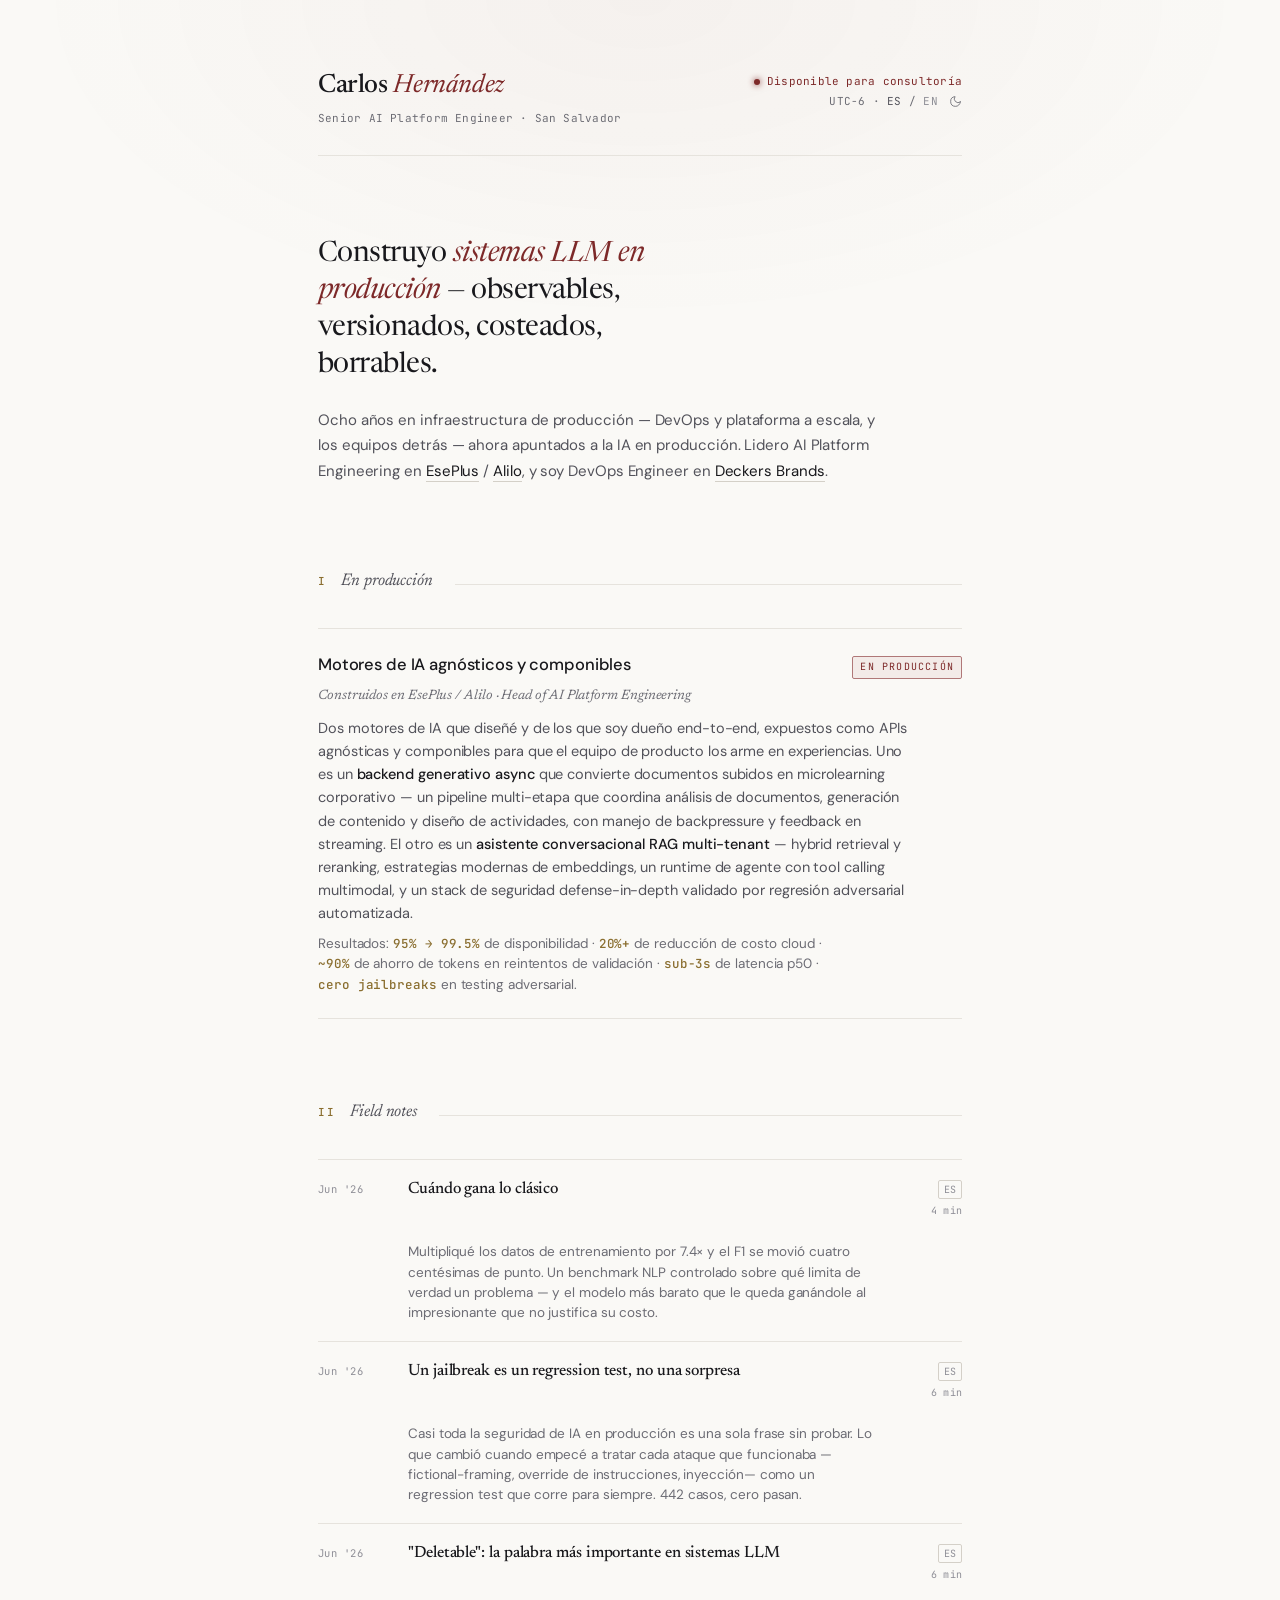
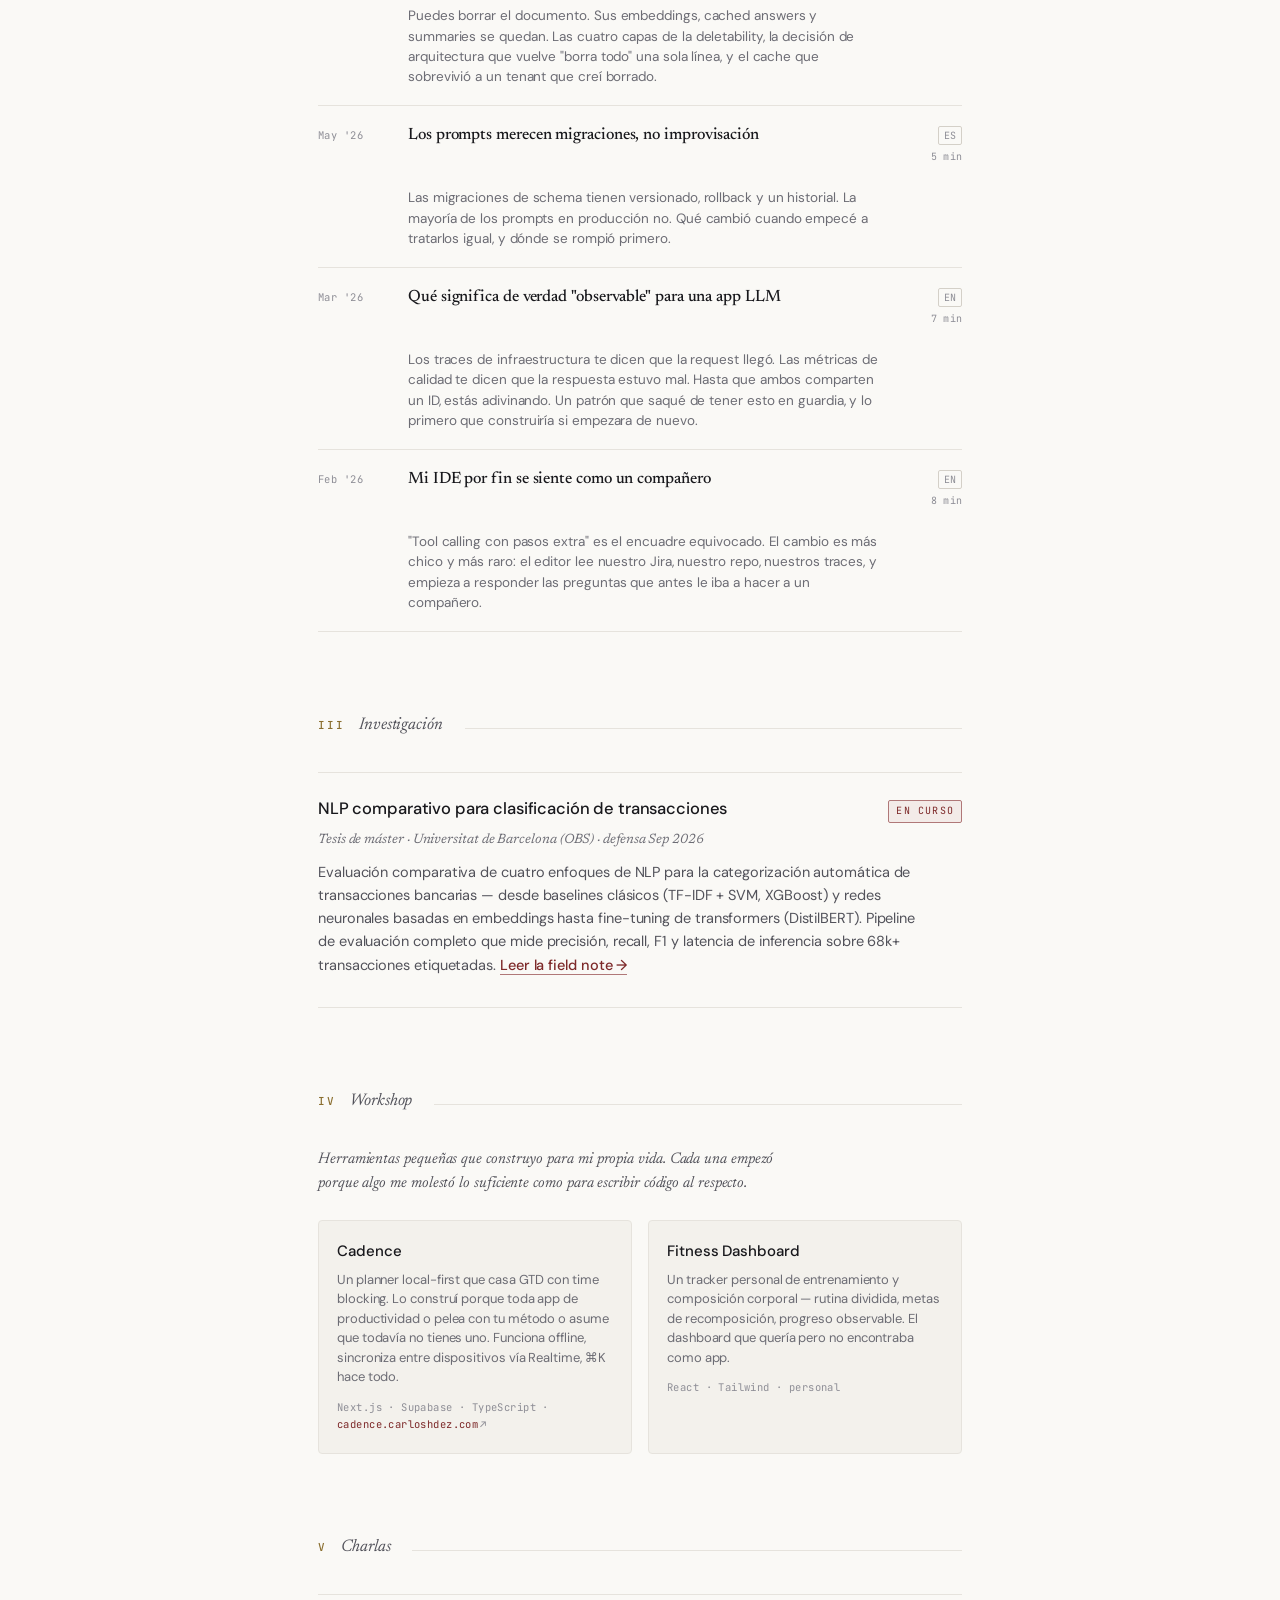
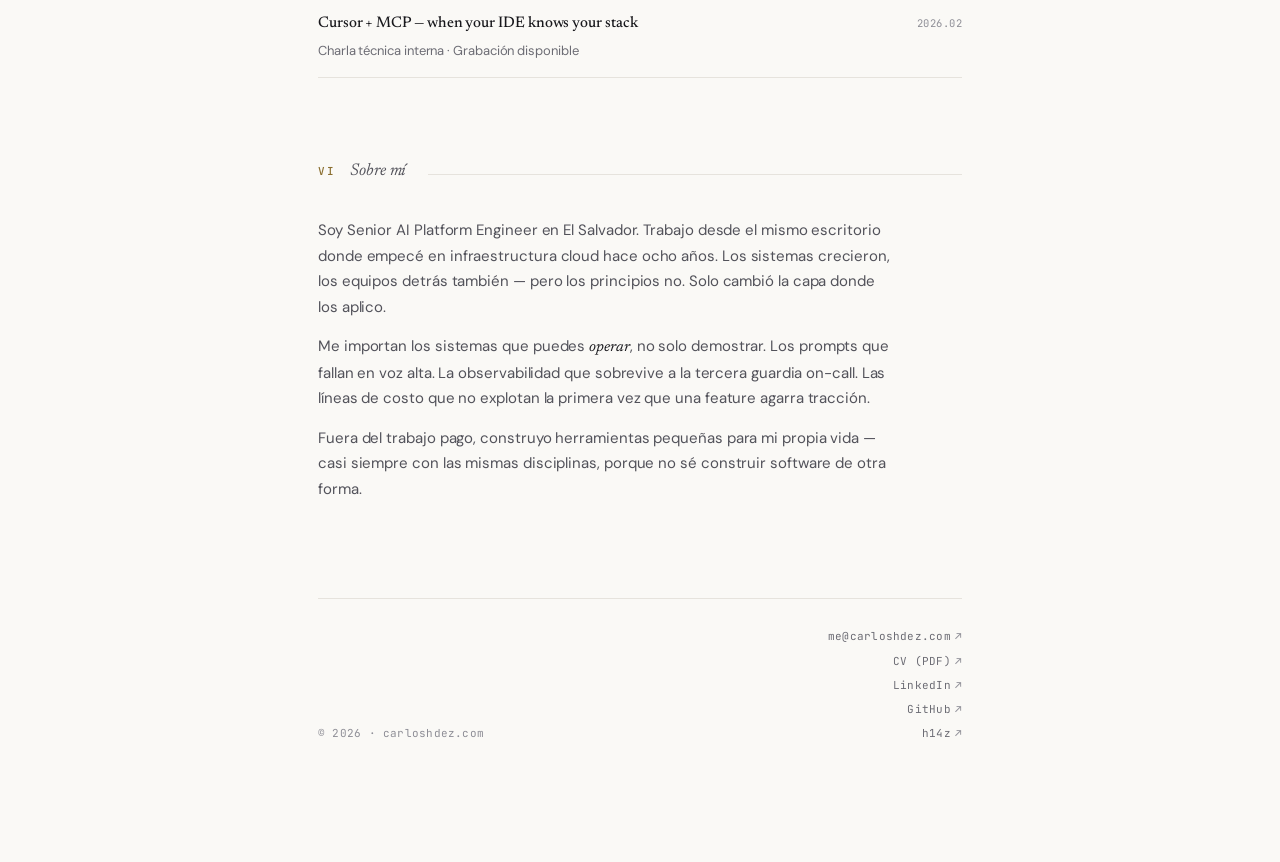
==== index.es.html @ 6a7f2e92 "Home: refocus on Senior/Staff, purify sections, wire field notes - Hero leads 100% with the AI Platf" ====
<!DOCTYPE html>
<html lang="es">
<head>
<meta charset="UTF-8">
<meta name="viewport" content="width=device-width, initial-scale=1.0">
<meta name="color-scheme" content="light">
<meta name="theme-color" content="#faf9f6">
<title>Carlos Hernández — Ingeniero & maker, San Salvador</title>
<meta name="description" content="Senior AI Platform Engineer en San Salvador, construyendo sistemas LLM en producción. Field notes sobre los patrones que sobreviven a una guardia on-call.">
<link rel="canonical" href="https://carloshdez.com/index.es.html">
<link rel="alternate" hreflang="en" href="https://carloshdez.com/">
<link rel="alternate" hreflang="es" href="https://carloshdez.com/index.es.html">
<link rel="alternate" hreflang="x-default" href="https://carloshdez.com/">
<meta property="og:type" content="website">
<meta property="og:title" content="Carlos Hernández — Senior AI Platform Engineer">
<meta property="og:description" content="Construyendo sistemas LLM en producción desde San Salvador. Field notes sobre los patrones que sobreviven a una guardia on-call.">
<meta property="og:url" content="https://carloshdez.com/index.es.html">
<meta property="og:image" content="https://carloshdez.com/img/carlos.png">
<meta property="og:locale" content="es_ES">
<meta property="og:locale:alternate" content="en_US">
<meta name="twitter:card" content="summary">
<script>
  (function() {
    var stored = null;
    try { stored = localStorage.getItem('theme'); } catch (e) {}
    var theme = stored || 'light';
    document.documentElement.setAttribute('data-theme', theme);
  })();
</script>
<link rel="preconnect" href="https://fonts.googleapis.com">
<link rel="preconnect" href="https://fonts.gstatic.com" crossorigin>
<link href="https://fonts.googleapis.com/css2?family=Newsreader:ital,opsz,wght@0,6..72,400;0,6..72,500;0,6..72,600;1,6..72,400;1,6..72,500&family=DM+Sans:opsz,wght@9..40,300;9..40,400;9..40,500;9..40,600&family=JetBrains+Mono:wght@400;500&display=swap" rel="stylesheet">
<style>
:root, :root[data-theme="light"] {
  --bg: #faf9f6;
  --bg-elev: #f3f1ec;
  --text: #18181c;
  --text-mid: #52525a;
  --text-dim: #6c6c74;
  --text-faint: #8e8e96;
  --border: #e6e3dd;
  --border-mid: #d4d0c8;

  --wine: #7d2929;
  --wine-dim: #b07878;
  --gold: #8a6e2f;
  --gold-dim: #c4b388;

  --hero-glow: rgba(125, 41, 41, 0.04);

  --font-serif: 'Newsreader', Georgia, serif;
  --font-sans: 'DM Sans', system-ui, sans-serif;
  --font-mono: 'JetBrains Mono', ui-monospace, monospace;
}

:root[data-theme="dark"] {
  --bg: #0c0c0e;
  --bg-elev: #131318;
  --text: #ebebec;
  --text-mid: #b5b5b8;
  --text-dim: #9a9a9e;
  --text-faint: #787880;
  --border: #1c1c22;
  --border-mid: #2a2a32;

  --wine: #a13a3a;
  --wine-dim: #5e2222;
  --gold: #c9a35e;
  --gold-dim: #6e5728;

  --hero-glow: rgba(161, 58, 58, 0.05);
}

* { box-sizing: border-box; margin: 0; padding: 0; }

html { background: var(--bg); color-scheme: light; }

body {
  background: var(--bg);
  color: var(--text);
  font-family: var(--font-sans);
  font-weight: 400;
  font-size: 15.5px;
  line-height: 1.65;
  -webkit-font-smoothing: antialiased;
  text-rendering: optimizeLegibility;
  letter-spacing: -0.005em;
}

body::before {
  content: '';
  position: fixed;
  inset: 0;
  background: radial-gradient(ellipse 80% 60% at 50% 0%, var(--hero-glow), transparent 60%);
  pointer-events: none;
  z-index: 0;
}

.page {
  max-width: 700px;
  margin: 0 auto;
  padding: 72px 28px 120px;
  position: relative;
  z-index: 1;
}

/* ============ MASTHEAD ============ */

.masthead {
  display: flex;
  justify-content: space-between;
  align-items: flex-start;
  gap: 24px;
  margin-bottom: 80px;
  padding-bottom: 28px;
  border-bottom: 1px solid var(--border);
}

.masthead-name {
  font-family: var(--font-serif);
  font-weight: 500;
  font-variation-settings: "opsz" 36;
  font-size: 26px;
  line-height: 1.1;
  letter-spacing: -0.015em;
}

.masthead-name em {
  font-style: italic;
  font-weight: 400;
  color: var(--wine);
}

.masthead-meta {
  font-family: var(--font-mono);
  font-size: 11px;
  color: var(--text-dim);
  margin-top: 8px;
  letter-spacing: 0.02em;
}

.masthead-right {
  font-family: var(--font-mono);
  font-size: 11px;
  color: var(--text-dim);
  text-align: right;
  line-height: 1.8;
  letter-spacing: 0.02em;
}

.lang-switch a { color: var(--text-faint); text-decoration: none; transition: color 0.2s; }
.lang-switch a:hover { color: var(--wine); }
.lang-switch .lang-current { color: var(--text-mid); }

.theme-toggle {
  background: none;
  border: none;
  padding: 0;
  margin: 0 0 0 4px;
  color: inherit;
  font: inherit;
  cursor: pointer;
  display: inline-flex;
  align-items: center;
  vertical-align: -3px;
  transition: color 0.2s;
}

.theme-toggle:hover { color: var(--wine); }
.theme-toggle svg { display: block; }
.theme-toggle .icon-moon { display: block; }
.theme-toggle .icon-sun { display: none; }

[data-theme="dark"] .theme-toggle .icon-moon { display: none; }
[data-theme="dark"] .theme-toggle .icon-sun { display: block; }

.status {
  display: inline-flex;
  align-items: center;
  gap: 7px;
  color: var(--wine);
}

.status-dot {
  width: 6px;
  height: 6px;
  border-radius: 50%;
  background: var(--wine);
  box-shadow: 0 0 6px var(--wine);
  animation: pulse 2.4s ease-in-out infinite;
}

@keyframes pulse {
  0%, 100% { opacity: 1; }
  50% { opacity: 0.4; }
}

/* ============ HERO ============ */

.hero { margin-bottom: 84px; }

.hero p {
  font-family: var(--font-serif);
  font-weight: 400;
  font-variation-settings: "opsz" 72;
  font-size: 28px;
  line-height: 1.32;
  letter-spacing: -0.018em;
  color: var(--text);
  max-width: 24ch;
}

.hero p em {
  font-style: italic;
  color: var(--wine);
}

.hero-sub {
  font-family: var(--font-sans);
  font-size: 15px;
  color: var(--text-mid);
  line-height: 1.7;
  margin-top: 24px;
  max-width: 56ch;
}

.hero-sub a {
  color: var(--text);
  text-decoration: none;
  border-bottom: 1px solid var(--border-mid);
  transition: border-color 0.2s, color 0.2s;
}

.hero-sub a:hover {
  border-bottom-color: var(--wine);
  color: var(--wine);
}

/* ============ NOW ============ */

.now {
  display: grid;
  grid-template-columns: auto 1fr;
  gap: 16px;
  margin-bottom: 88px;
  padding: 18px 0;
  border-top: 1px solid var(--border);
  border-bottom: 1px solid var(--border);
  align-items: baseline;
}

.now-label {
  font-family: var(--font-mono);
  font-size: 10px;
  text-transform: uppercase;
  letter-spacing: 0.16em;
  color: var(--gold);
}

.now-text {
  font-family: var(--font-sans);
  font-size: 15px;
  color: var(--text-mid);
  line-height: 1.55;
}

.now-text strong {
  color: var(--text);
  font-weight: 500;
}

/* ============ SECTIONS ============ */

section.col { margin-bottom: 80px; }

.section-head {
  display: flex;
  align-items: baseline;
  gap: 14px;
  margin-bottom: 32px;
}

.section-head-label {
  font-family: var(--font-mono);
  font-size: 11px;
  letter-spacing: 0.18em;
  text-transform: uppercase;
  color: var(--gold);
  font-weight: 500;
}

.section-head-title {
  font-family: var(--font-serif);
  font-style: italic;
  font-weight: 400;
  font-variation-settings: "opsz" 18;
  font-size: 17px;
  color: var(--text-mid);
}

.section-head-line {
  flex: 1;
  height: 1px;
  background: var(--border);
  margin-left: 8px;
}

/* ============ WORK / PROJECTS ============ */

.entry {
  padding: 22px 0;
  border-top: 1px solid var(--border);
}

.entry:last-child { border-bottom: 1px solid var(--border); }

.entry-head {
  display: flex;
  justify-content: space-between;
  align-items: baseline;
  gap: 16px;
  margin-bottom: 6px;
  flex-wrap: wrap;
}

.entry-name {
  font-family: var(--font-sans);
  font-weight: 500;
  font-size: 16.5px;
  letter-spacing: -0.008em;
  color: var(--text);
}

.entry-role {
  font-family: var(--font-serif);
  font-style: italic;
  font-size: 13.5px;
  color: var(--text-dim);
  margin-bottom: 10px;
}

.entry-tag {
  font-family: var(--font-mono);
  font-size: 10px;
  letter-spacing: 0.12em;
  text-transform: uppercase;
  color: var(--text-dim);
  padding: 2px 7px;
  border: 1px solid var(--border-mid);
  border-radius: 2px;
  white-space: nowrap;
}

.entry-tag.current {
  color: var(--wine);
  border-color: var(--wine-dim);
  background: rgba(161, 58, 58, 0.07);
}

.entry-desc {
  font-size: 14.5px;
  color: var(--text-mid);
  line-height: 1.6;
  max-width: 60ch;
  margin-bottom: 8px;
}

.entry-desc strong {
  color: var(--text);
  font-weight: 500;
}

.entry-desc a {
  color: var(--wine);
  font-weight: 500;
  text-decoration: none;
  border-bottom: 1px solid var(--wine-dim);
  transition: opacity 0.2s;
}
.entry-desc a:hover { opacity: 0.7; }

.entry-highlights {
  font-size: 13.5px;
  color: var(--text-dim);
  line-height: 1.55;
  max-width: 58ch;
  margin-top: 6px;
}

.entry-highlights .metric {
  color: var(--gold);
  font-family: var(--font-mono);
  font-size: 12.5px;
  font-weight: 500;
}

/* ============ NOTES ============ */

.note {
  padding: 18px 0;
  border-top: 1px solid var(--border);
  display: grid;
  grid-template-columns: 70px 1fr 60px;
  gap: 20px;
  align-items: baseline;
}

.note:last-child { border-bottom: 1px solid var(--border); }

.note-date {
  font-family: var(--font-mono);
  font-size: 10.5px;
  color: var(--text-faint);
  letter-spacing: 0.04em;
}

.note-title {
  font-family: var(--font-serif);
  font-weight: 500;
  font-variation-settings: "opsz" 18;
  font-size: 16.5px;
  line-height: 1.35;
  letter-spacing: -0.005em;
  color: var(--text);
  transition: color 0.2s;
}

.note-summary {
  grid-column: 2;
  font-size: 13.5px;
  color: var(--text-dim);
  line-height: 1.5;
  margin-top: 4px;
}

.note-meta {
  grid-column: 3;
  grid-row: 1;
  font-family: var(--font-mono);
  font-size: 10px;
  color: var(--text-faint);
  text-align: right;
  letter-spacing: 0.02em;
  line-height: 1.5;
}

.lang {
  display: inline-block;
  padding: 1px 5px;
  border: 1px solid var(--border-mid);
  border-radius: 2px;
  margin-bottom: 4px;
}

a.note {
  text-decoration: none;
  cursor: pointer;
}
a.note:hover .note-title { color: var(--wine); }
a.note:hover .note-title::after {
  content: ' →';
  font-family: var(--font-mono);
  font-size: 12px;
}

/* ============ WORKSHOP ============ */

.workshop-intro {
  font-family: var(--font-serif);
  font-style: italic;
  font-weight: 400;
  font-variation-settings: "opsz" 18;
  font-size: 15.5px;
  color: var(--text-mid);
  line-height: 1.55;
  max-width: 52ch;
  margin-bottom: 24px;
}

.workshop-grid {
  display: grid;
  grid-template-columns: 1fr 1fr;
  gap: 16px;
}

.workshop-card {
  display: block;
  padding: 18px 18px 20px;
  border: 1px solid var(--border);
  border-radius: 4px;
  background: var(--bg-elev);
  transition: border-color 0.2s;
  cursor: pointer;
  color: inherit;
  text-decoration: none;
}

.workshop-card:hover { border-color: var(--wine-dim); }
.workshop-card:hover .workshop-name { color: var(--wine); }

.workshop-meta .domain {
  color: var(--wine);
  border-bottom: 1px solid transparent;
  transition: border-color 0.2s;
}

.workshop-card:hover .workshop-meta .domain {
  border-bottom-color: var(--wine-dim);
}

.workshop-meta .arrow {
  color: var(--text-faint);
  margin-left: 2px;
}

.workshop-name {
  font-family: var(--font-sans);
  font-weight: 500;
  font-size: 15px;
  color: var(--text);
  margin-bottom: 6px;
  transition: color 0.2s;
  letter-spacing: -0.005em;
}

.workshop-desc {
  font-size: 13px;
  color: var(--text-dim);
  line-height: 1.5;
  margin-bottom: 12px;
}

.workshop-meta {
  font-family: var(--font-mono);
  font-size: 10.5px;
  color: var(--text-faint);
  letter-spacing: 0.04em;
}

/* ============ TALKS ============ */

.talk {
  padding: 16px 0;
  border-top: 1px solid var(--border);
  display: flex;
  justify-content: space-between;
  align-items: baseline;
  gap: 16px;
}

.talk:last-child { border-bottom: 1px solid var(--border); }

.talk-name {
  font-family: var(--font-serif);
  font-weight: 500;
  font-variation-settings: "opsz" 18;
  font-size: 15.5px;
  color: var(--text);
  letter-spacing: -0.005em;
}

.talk-venue {
  font-size: 13px;
  color: var(--text-dim);
  margin-top: 3px;
}

.talk-date {
  font-family: var(--font-mono);
  font-size: 10.5px;
  color: var(--text-faint);
  white-space: nowrap;
  letter-spacing: 0.04em;
}

/* ============ ABOUT ============ */

.about-text {
  font-family: var(--font-sans);
  font-size: 15px;
  color: var(--text-mid);
  line-height: 1.7;
  max-width: 58ch;
}

.about-text p + p { margin-top: 14px; }

.about-text em {
  font-family: var(--font-serif);
  font-style: italic;
  color: var(--text);
}

/* ============ FOOTER ============ */

footer {
  margin-top: 96px;
  padding-top: 28px;
  border-top: 1px solid var(--border);
  display: flex;
  justify-content: space-between;
  align-items: flex-end;
  gap: 32px;
  flex-wrap: wrap;
  font-family: var(--font-mono);
  font-size: 11px;
  letter-spacing: 0.02em;
}

footer .left {
  color: var(--text-faint);
  max-width: 30ch;
  line-height: 1.55;
}

footer .links {
  display: flex;
  flex-direction: column;
  gap: 6px;
  text-align: right;
}

footer .links a {
  color: var(--text-dim);
  text-decoration: none;
  transition: color 0.15s;
}

footer .links a:hover { color: var(--wine); }

footer .arrow {
  color: var(--text-faint);
  margin-left: 4px;
}

/* ============ RESPONSIVE ============ */

@media (max-width: 640px) {
  .page { padding: 48px 20px 80px; }
  .masthead { margin-bottom: 56px; flex-direction: column; }
  .masthead-right { text-align: left; }
  .hero { margin-bottom: 56px; }
  .hero p { font-size: 24px; }
  .now { margin-bottom: 56px; grid-template-columns: 1fr; gap: 8px; }
  section.col { margin-bottom: 56px; }
  .entry-head { gap: 8px; }
  .note { grid-template-columns: 1fr auto; }
  .note-summary { grid-column: 1 / -1; }
  .note-meta { grid-column: 2; grid-row: 1; }
  .workshop-grid { grid-template-columns: 1fr; }
  footer { flex-direction: column; align-items: flex-start; }
  footer .links { text-align: left; }
}
</style>
</head>
<body>

<main class="page">

  <!-- ============ MASTHEAD ============ -->
  <header class="masthead">
    <div>
      <div class="masthead-name">Carlos <em>Hernández</em></div>
      <div class="masthead-meta">Senior AI Platform Engineer · San Salvador</div>
    </div>
    <div class="masthead-right">
      <div class="status">
        <span class="status-dot"></span>
        <span>Disponible para consultoría</span>
      </div>
      <div>
        UTC−6 · <span class="lang-switch"><span class="lang-current">ES</span> / <a href="/" hreflang="en">EN</a></span>
        <button class="theme-toggle" aria-label="Cambiar entre tema claro y oscuro">
          <svg class="icon-sun" viewBox="0 0 24 24" width="13" height="13" fill="none" stroke="currentColor" stroke-width="1.6" stroke-linecap="round">
            <circle cx="12" cy="12" r="4"/>
            <path d="M12 2v2M12 20v2M4.93 4.93l1.41 1.41M17.66 17.66l1.41 1.41M2 12h2M20 12h2M4.93 19.07l1.41-1.41M17.66 6.34l1.41-1.41"/>
          </svg>
          <svg class="icon-moon" viewBox="0 0 24 24" width="13" height="13" fill="none" stroke="currentColor" stroke-width="1.6" stroke-linecap="round" stroke-linejoin="round">
            <path d="M21 12.79A9 9 0 1 1 11.21 3 7 7 0 0 0 21 12.79z"/>
          </svg>
        </button>
      </div>
    </div>
  </header>

  <!-- ============ HERO ============ -->
  <section class="hero">
    <p>Construyo <em>sistemas LLM en producción</em> — observables, versionados, costeados, borrables.</p>
    <div class="hero-sub">
      Ocho años en infraestructura de producción — DevOps y plataforma a escala, y los equipos detrás — ahora apuntados a la IA en producción. Lidero AI Platform Engineering en <a href="https://ese.plus" target="_blank" rel="noopener">EsePlus</a> / <a href="https://alilo.app" target="_blank" rel="noopener">Alilo</a>, y soy DevOps Engineer en <a href="https://deckers.com" target="_blank" rel="noopener">Deckers Brands</a>.
    </div>
  </section>

  <!-- ============ WORK ============ -->
  <section class="col">
    <div class="section-head">
      <span class="section-head-label">I</span>
      <span class="section-head-title">En producción</span>
      <span class="section-head-line"></span>
    </div>

    <div class="entry">
      <div class="entry-head">
        <span class="entry-name">Motores de IA agnósticos y componibles</span>
        <span class="entry-tag current">En producción</span>
      </div>
      <div class="entry-role">Construidos en EsePlus / Alilo · Head of AI Platform Engineering</div>
      <div class="entry-desc">
        Dos motores de IA que diseñé y de los que soy dueño end-to-end, expuestos como APIs agnósticas y componibles para que el equipo de producto los arme en experiencias. Uno es un <strong>backend generativo async</strong> que convierte documentos subidos en microlearning corporativo — un pipeline multi-etapa que coordina análisis de documentos, generación de contenido y diseño de actividades, con manejo de backpressure y feedback en streaming. El otro es un <strong>asistente conversacional RAG multi-tenant</strong> — hybrid retrieval y reranking, estrategias modernas de embeddings, un runtime de agente con tool calling multimodal, y un stack de seguridad defense-in-depth validado por regresión adversarial automatizada.
      </div>
      <div class="entry-highlights">
        Resultados: <span class="metric">95% → 99.5%</span> de disponibilidad · <span class="metric">20%+</span> de reducción de costo cloud · <span class="metric">~90%</span> de ahorro de tokens en reintentos de validación · <span class="metric">sub-3s</span> de latencia p50 · <span class="metric">cero jailbreaks</span> en testing adversarial.
      </div>
    </div>
  </section>

  <!-- ============ FIELD NOTES ============ -->
  <section class="col" id="field-notes">
    <div class="section-head">
      <span class="section-head-label">II</span>
      <span class="section-head-title">Field notes</span>
      <span class="section-head-line"></span>
    </div>

    <a class="note" href="/notes/when-classical-wins.es.html">
      <span class="note-date">Jun '26</span>
      <span class="note-title">Cuándo gana lo clásico</span>
      <span class="note-meta"><span class="lang">ES</span><br>4 min</span>
      <p class="note-summary">Multipliqué los datos de entrenamiento por 7.4× y el F1 se movió cuatro centésimas de punto. Un benchmark NLP controlado sobre qué limita de verdad un problema — y el modelo más barato que le queda ganándole al impresionante que no justifica su costo.</p>
    </a>

    <a class="note" href="/notes/jailbreaks-are-regressions.es.html">
      <span class="note-date">Jun '26</span>
      <span class="note-title">Un jailbreak es un regression test, no una sorpresa</span>
      <span class="note-meta"><span class="lang">ES</span><br>6 min</span>
      <p class="note-summary">Casi toda la seguridad de IA en producción es una sola frase sin probar. Lo que cambió cuando empecé a tratar cada ataque que funcionaba —fictional-framing, override de instrucciones, inyección— como un regression test que corre para siempre. 442 casos, cero pasan.</p>
    </a>

    <a class="note" href="/notes/deletable.es.html">
      <span class="note-date">Jun '26</span>
      <span class="note-title">"Deletable": la palabra más importante en sistemas LLM</span>
      <span class="note-meta"><span class="lang">ES</span><br>6 min</span>
      <p class="note-summary">Puedes borrar el documento. Sus embeddings, cached answers y summaries se quedan. Las cuatro capas de la deletability, la decisión de arquitectura que vuelve "borra todo" una sola línea, y el cache que sobrevivió a un tenant que creí borrado.</p>
    </a>

    <a class="note" href="/notes/prompts-deserve-migrations.es.html">
      <span class="note-date">May '26</span>
      <span class="note-title">Los prompts merecen migraciones, no improvisación</span>
      <span class="note-meta"><span class="lang">ES</span><br>5 min</span>
      <p class="note-summary">Las migraciones de schema tienen versionado, rollback y un historial. La mayoría de los prompts en producción no. Qué cambió cuando empecé a tratarlos igual, y dónde se rompió primero.</p>
    </a>

    <div class="note">
      <span class="note-date">Mar '26</span>
      <span class="note-title">Qué significa de verdad "observable" para una app LLM</span>
      <span class="note-meta"><span class="lang">EN</span><br>7 min</span>
      <p class="note-summary">Los traces de infraestructura te dicen que la request llegó. Las métricas de calidad te dicen que la respuesta estuvo mal. Hasta que ambos comparten un ID, estás adivinando. Un patrón que saqué de tener esto en guardia, y lo primero que construiría si empezara de nuevo.</p>
    </div>

    <div class="note">
      <span class="note-date">Feb '26</span>
      <span class="note-title">Mi IDE por fin se siente como un compañero</span>
      <span class="note-meta"><span class="lang">EN</span><br>8 min</span>
      <p class="note-summary">"Tool calling con pasos extra" es el encuadre equivocado. El cambio es más chico y más raro: el editor lee nuestro Jira, nuestro repo, nuestros traces, y empieza a responder las preguntas que antes le iba a hacer a un compañero.</p>
    </div>
  </section>

  <!-- ============ RESEARCH ============ -->
  <section class="col">
    <div class="section-head">
      <span class="section-head-label">III</span>
      <span class="section-head-title">Investigación</span>
      <span class="section-head-line"></span>
    </div>

    <div class="entry">
      <div class="entry-head">
        <span class="entry-name">NLP comparativo para clasificación de transacciones</span>
        <span class="entry-tag current">En curso</span>
      </div>
      <div class="entry-role">Tesis de máster · Universitat de Barcelona (OBS) · defensa Sep 2026</div>
      <div class="entry-desc">
        Evaluación comparativa de cuatro enfoques de NLP para la categorización automática de transacciones bancarias — desde baselines clásicos (TF-IDF + SVM, XGBoost) y redes neuronales basadas en embeddings hasta fine-tuning de transformers (DistilBERT). Pipeline de evaluación completo que mide precisión, recall, F1 y latencia de inferencia sobre 68k+ transacciones etiquetadas. <a href="/notes/when-classical-wins.es.html">Leer la field note →</a>
      </div>
    </div>
  </section>

  <!-- ============ WORKSHOP ============ -->
  <section class="col">
    <div class="section-head">
      <span class="section-head-label">IV</span>
      <span class="section-head-title">Workshop</span>
      <span class="section-head-line"></span>
    </div>
    <p class="workshop-intro">
      Herramientas pequeñas que construyo para mi propia vida. Cada una empezó porque algo me molestó lo suficiente como para escribir código al respecto.
    </p>
    <div class="workshop-grid">

      <a class="workshop-card" href="https://cadence.carloshdez.com" target="_blank" rel="noopener">
        <div class="workshop-name">Cadence</div>
        <div class="workshop-desc">
          Un planner local-first que casa GTD con time blocking. Lo construí porque toda app de productividad o pelea con tu método o asume que todavía no tienes uno. Funciona offline, sincroniza entre dispositivos vía Realtime, ⌘K hace todo.
        </div>
        <div class="workshop-meta">Next.js · Supabase · TypeScript · <span class="domain">cadence.carloshdez.com</span><span class="arrow">↗</span></div>
      </a>

      <div class="workshop-card">
        <div class="workshop-name">Fitness Dashboard</div>
        <div class="workshop-desc">
          Un tracker personal de entrenamiento y composición corporal — rutina dividida, metas de recomposición, progreso observable. El dashboard que quería pero no encontraba como app.
        </div>
        <div class="workshop-meta">React · Tailwind · personal</div>
      </div>

    </div>
  </section>

  <!-- ============ TALKS ============ -->
  <section class="col">
    <div class="section-head">
      <span class="section-head-label">V</span>
      <span class="section-head-title">Charlas</span>
      <span class="section-head-line"></span>
    </div>

    <div class="talk">
      <div>
        <div class="talk-name">Cursor + MCP — when your IDE knows your stack</div>
        <div class="talk-venue">Charla técnica interna · Grabación disponible</div>
      </div>
      <div class="talk-date">2026.02</div>
    </div>
  </section>

  <!-- ============ ABOUT ============ -->
  <section class="col">
    <div class="section-head">
      <span class="section-head-label">VI</span>
      <span class="section-head-title">Sobre mí</span>
      <span class="section-head-line"></span>
    </div>
    <div class="about-text">
      <p>
        Soy Senior AI Platform Engineer en El Salvador. Trabajo desde el mismo escritorio donde empecé en infraestructura cloud hace ocho años. Los sistemas crecieron, los equipos detrás también — pero los principios no. Solo cambió la capa donde los aplico.
      </p>
      <p>
        Me importan los sistemas que puedes <em>operar</em>, no solo demostrar. Los prompts que fallan en voz alta. La observabilidad que sobrevive a la tercera guardia on-call. Las líneas de costo que no explotan la primera vez que una feature agarra tracción.
      </p>
      <p>
        Fuera del trabajo pago, construyo herramientas pequeñas para mi propia vida — casi siempre con las mismas disciplinas, porque no sé construir software de otra forma.
      </p>
    </div>
  </section>

  <!-- ============ FOOTER ============ -->
  <footer>
    <div class="left">
      &copy; 2026 · carloshdez.com<br>
    </div>
    <div class="links">
      <a href="mailto:me@carloshdez.com">me@carloshdez.com<span class="arrow">↗</span></a>
      <a href="/cv-carlos-hernandez.pdf">CV (PDF)<span class="arrow">↗</span></a>
      <a href="https://linkedin.com/in/carlosantoniohdz" target="_blank" rel="noopener">LinkedIn<span class="arrow">↗</span></a>
      <a href="https://github.com/carloshdez90" target="_blank" rel="noopener">GitHub<span class="arrow">↗</span></a>
      <a href="https://h14z.io" target="_blank" rel="noopener">h14z<span class="arrow">↗</span></a>
    </div>
  </footer>

</main>

<script>
  (function() {
    var btn = document.querySelector('.theme-toggle');
    if (btn) {
      btn.addEventListener('click', function() {
        var current = document.documentElement.getAttribute('data-theme') || 'light';
        var next = current === 'light' ? 'dark' : 'light';
        document.documentElement.setAttribute('data-theme', next);
        try { localStorage.setItem('theme', next); } catch (e) {}
      });
    }
  })();
</script>

</body>
</html>
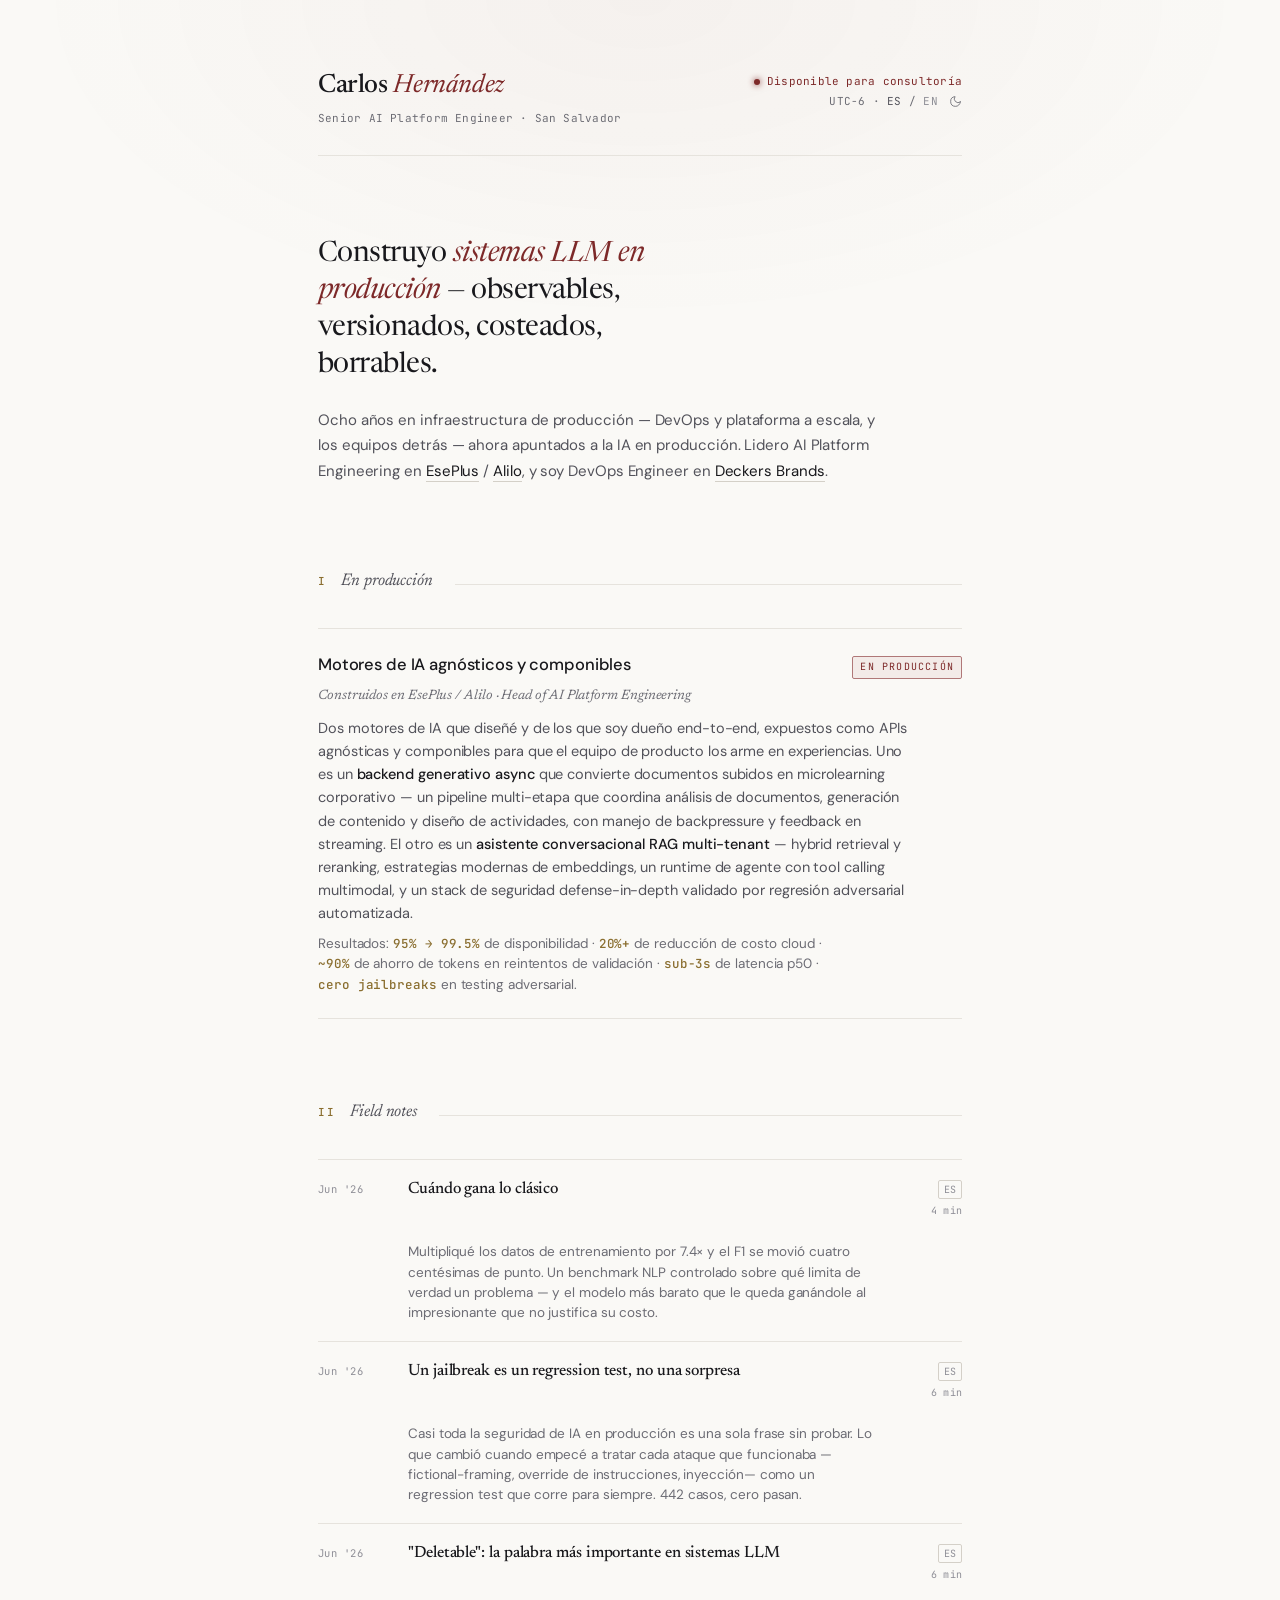
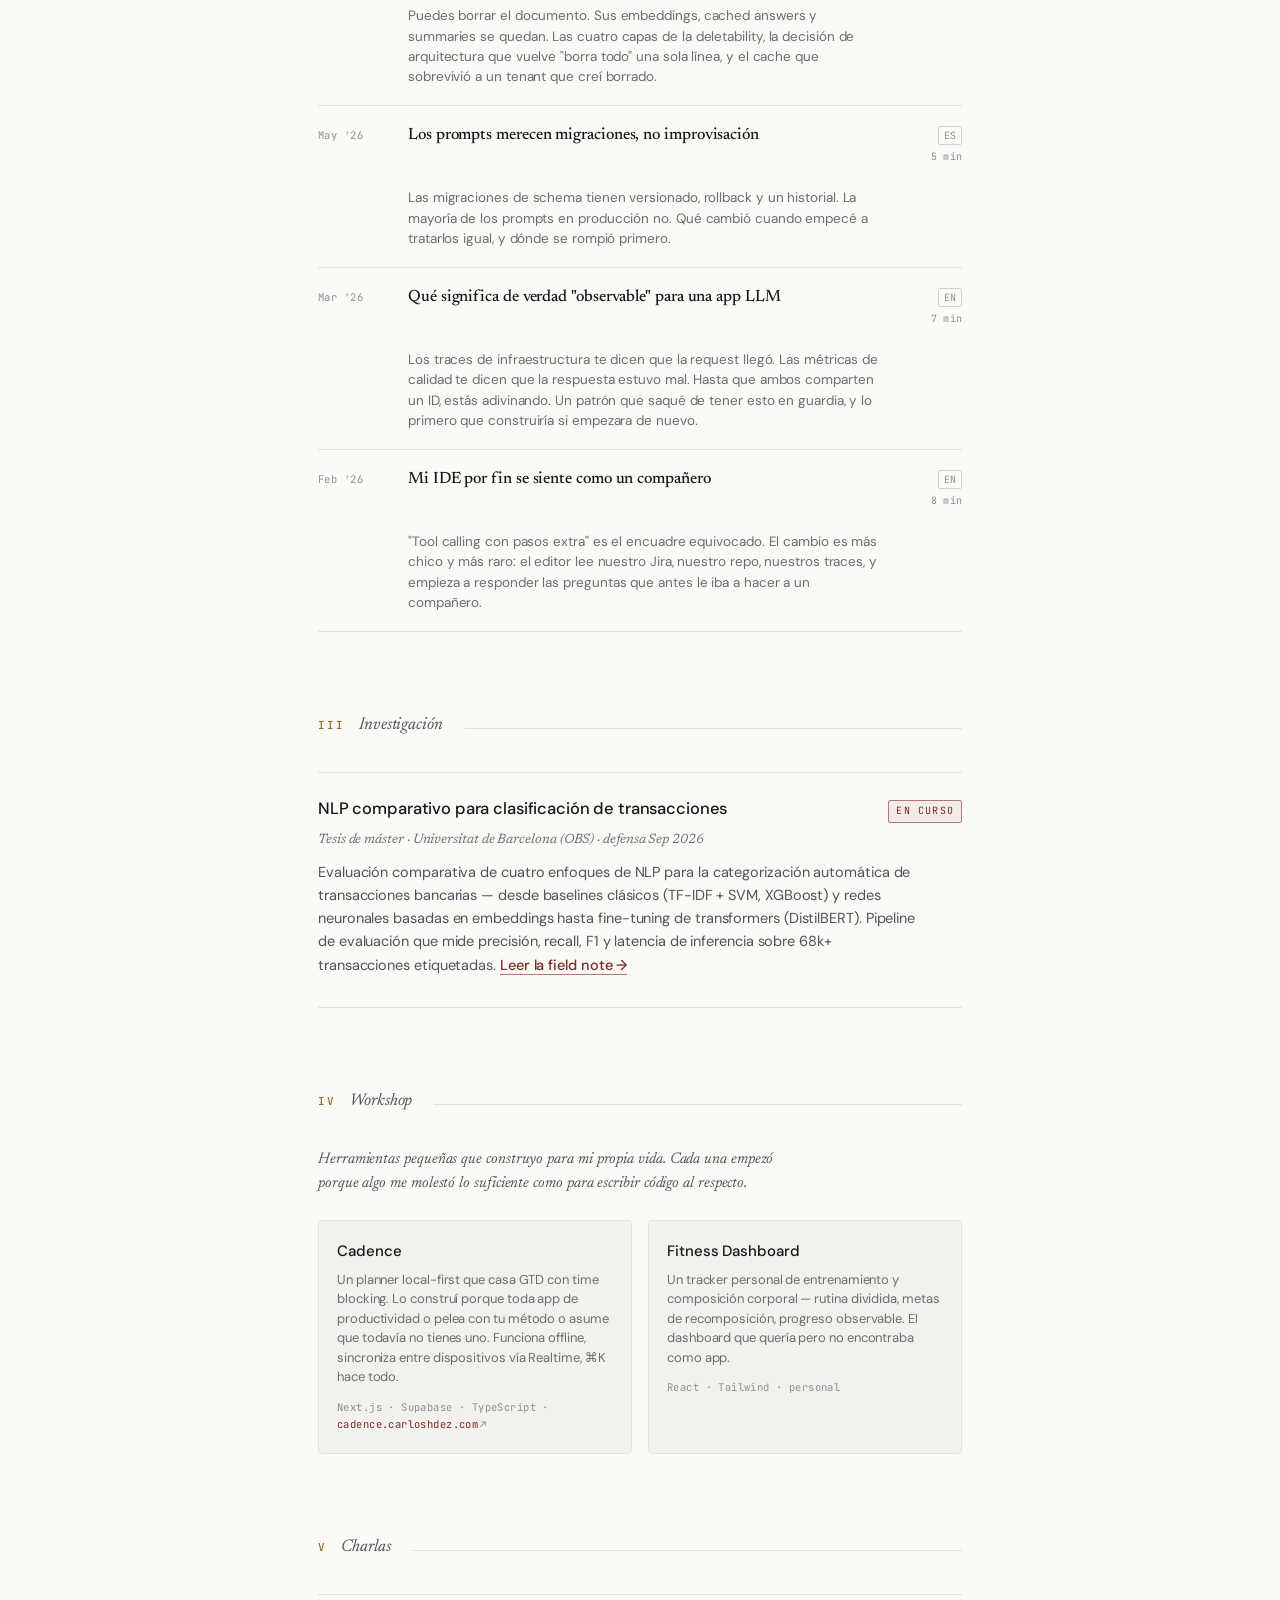
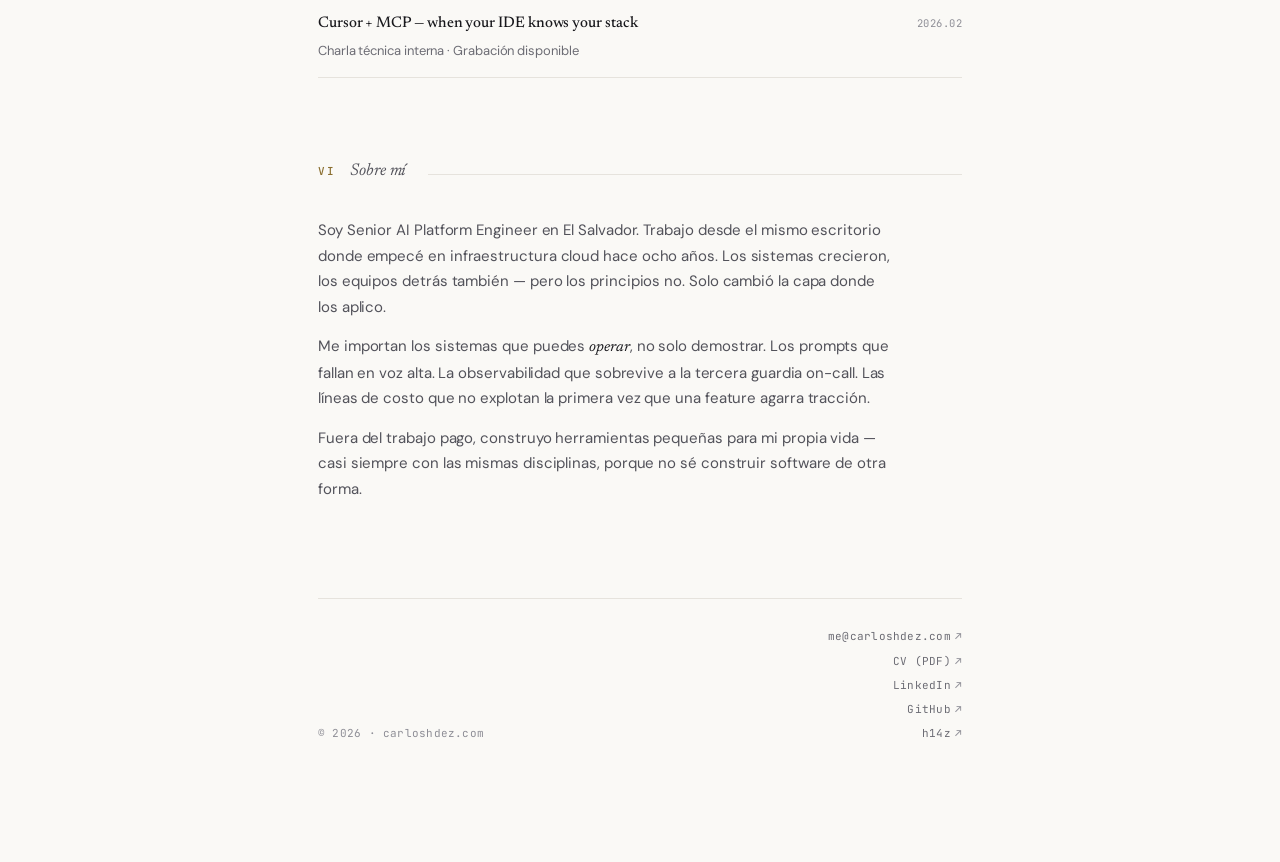
==== commit b31b4ec0: "copy: drop empty "Full" qualifier (style audit) The metric list (precision, recall, F1, latency) alr" ====
--- a/index.es.html
+++ b/index.es.html
@@ -780,7 +780,7 @@
       </div>
       <div class="entry-role">Tesis de máster · Universitat de Barcelona (OBS) · defensa Sep 2026</div>
       <div class="entry-desc">
-        Evaluación comparativa de cuatro enfoques de NLP para la categorización automática de transacciones bancarias — desde baselines clásicos (TF-IDF + SVM, XGBoost) y redes neuronales basadas en embeddings hasta fine-tuning de transformers (DistilBERT). Pipeline de evaluación completo que mide precisión, recall, F1 y latencia de inferencia sobre 68k+ transacciones etiquetadas. <a href="/notes/when-classical-wins.es.html">Leer la field note →</a>
+        Evaluación comparativa de cuatro enfoques de NLP para la categorización automática de transacciones bancarias — desde baselines clásicos (TF-IDF + SVM, XGBoost) y redes neuronales basadas en embeddings hasta fine-tuning de transformers (DistilBERT). Pipeline de evaluación que mide precisión, recall, F1 y latencia de inferencia sobre 68k+ transacciones etiquetadas. <a href="/notes/when-classical-wins.es.html">Leer la field note →</a>
       </div>
     </div>
   </section>
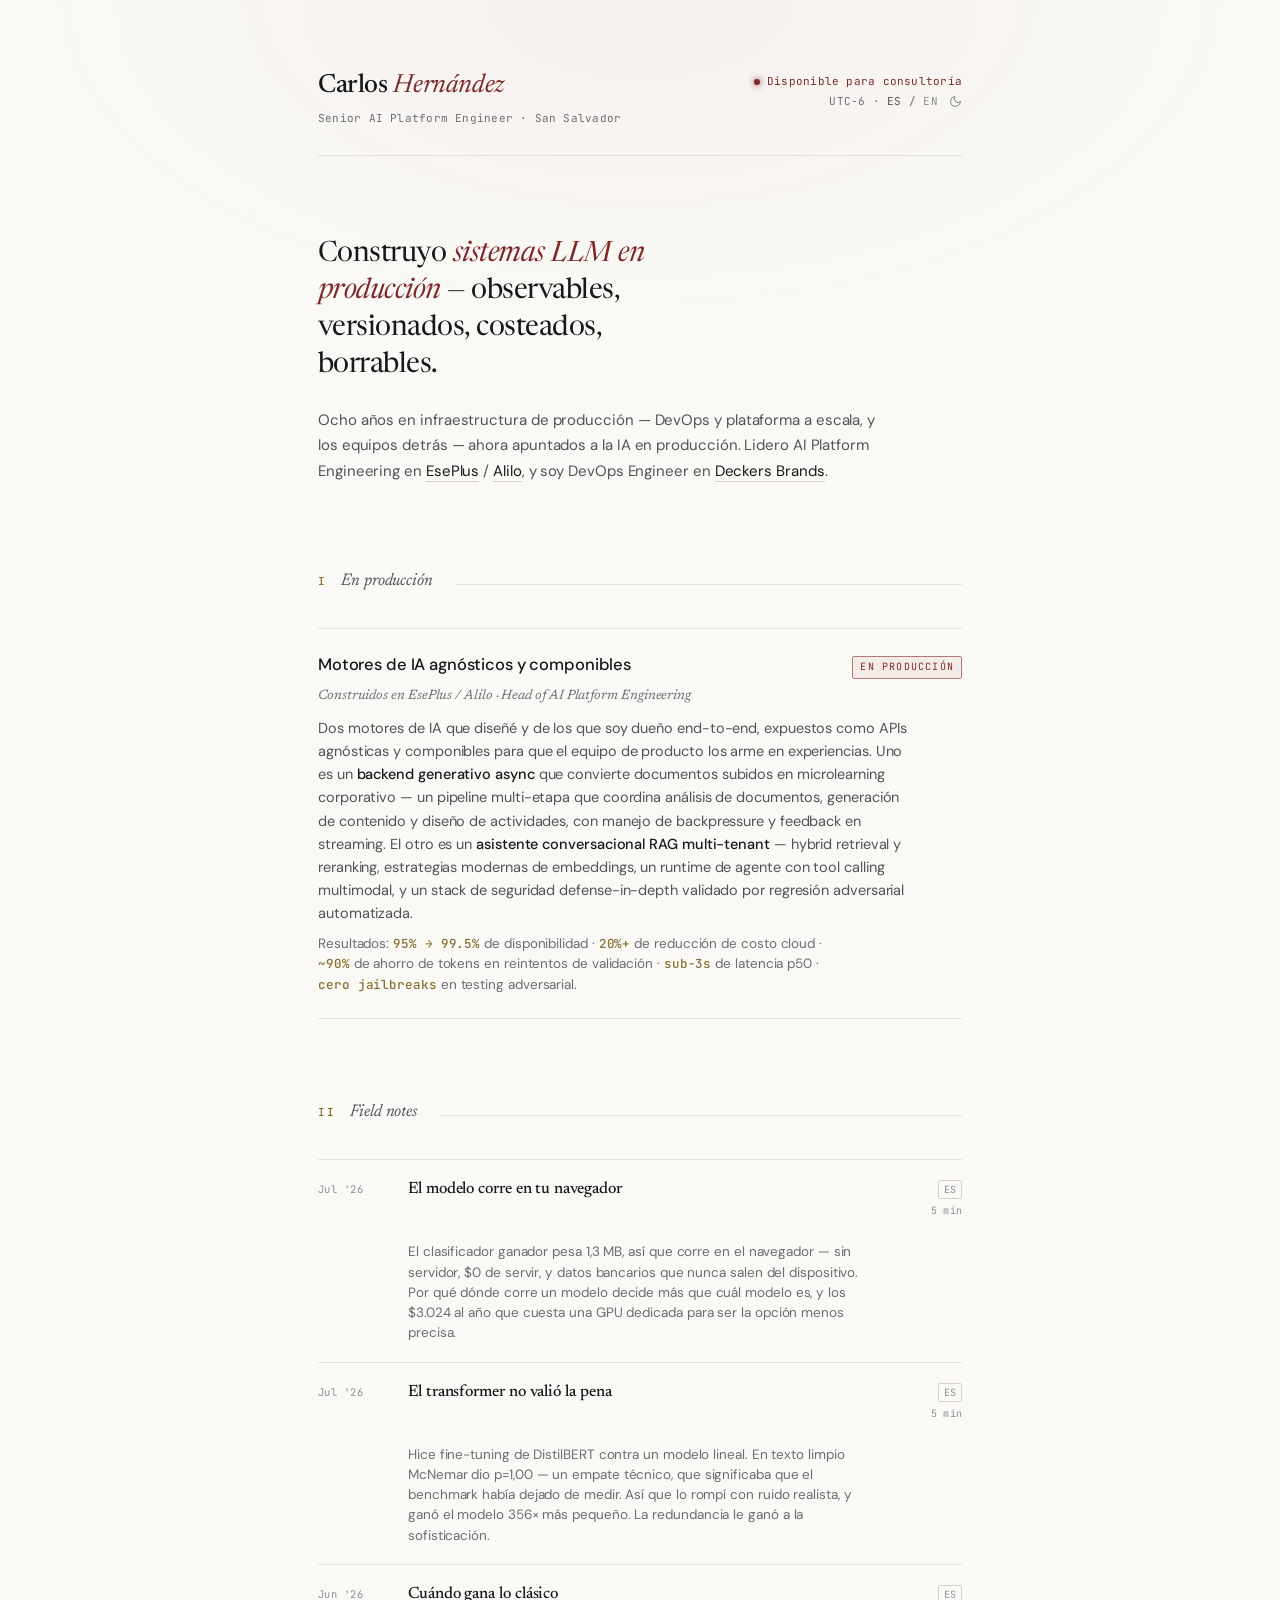
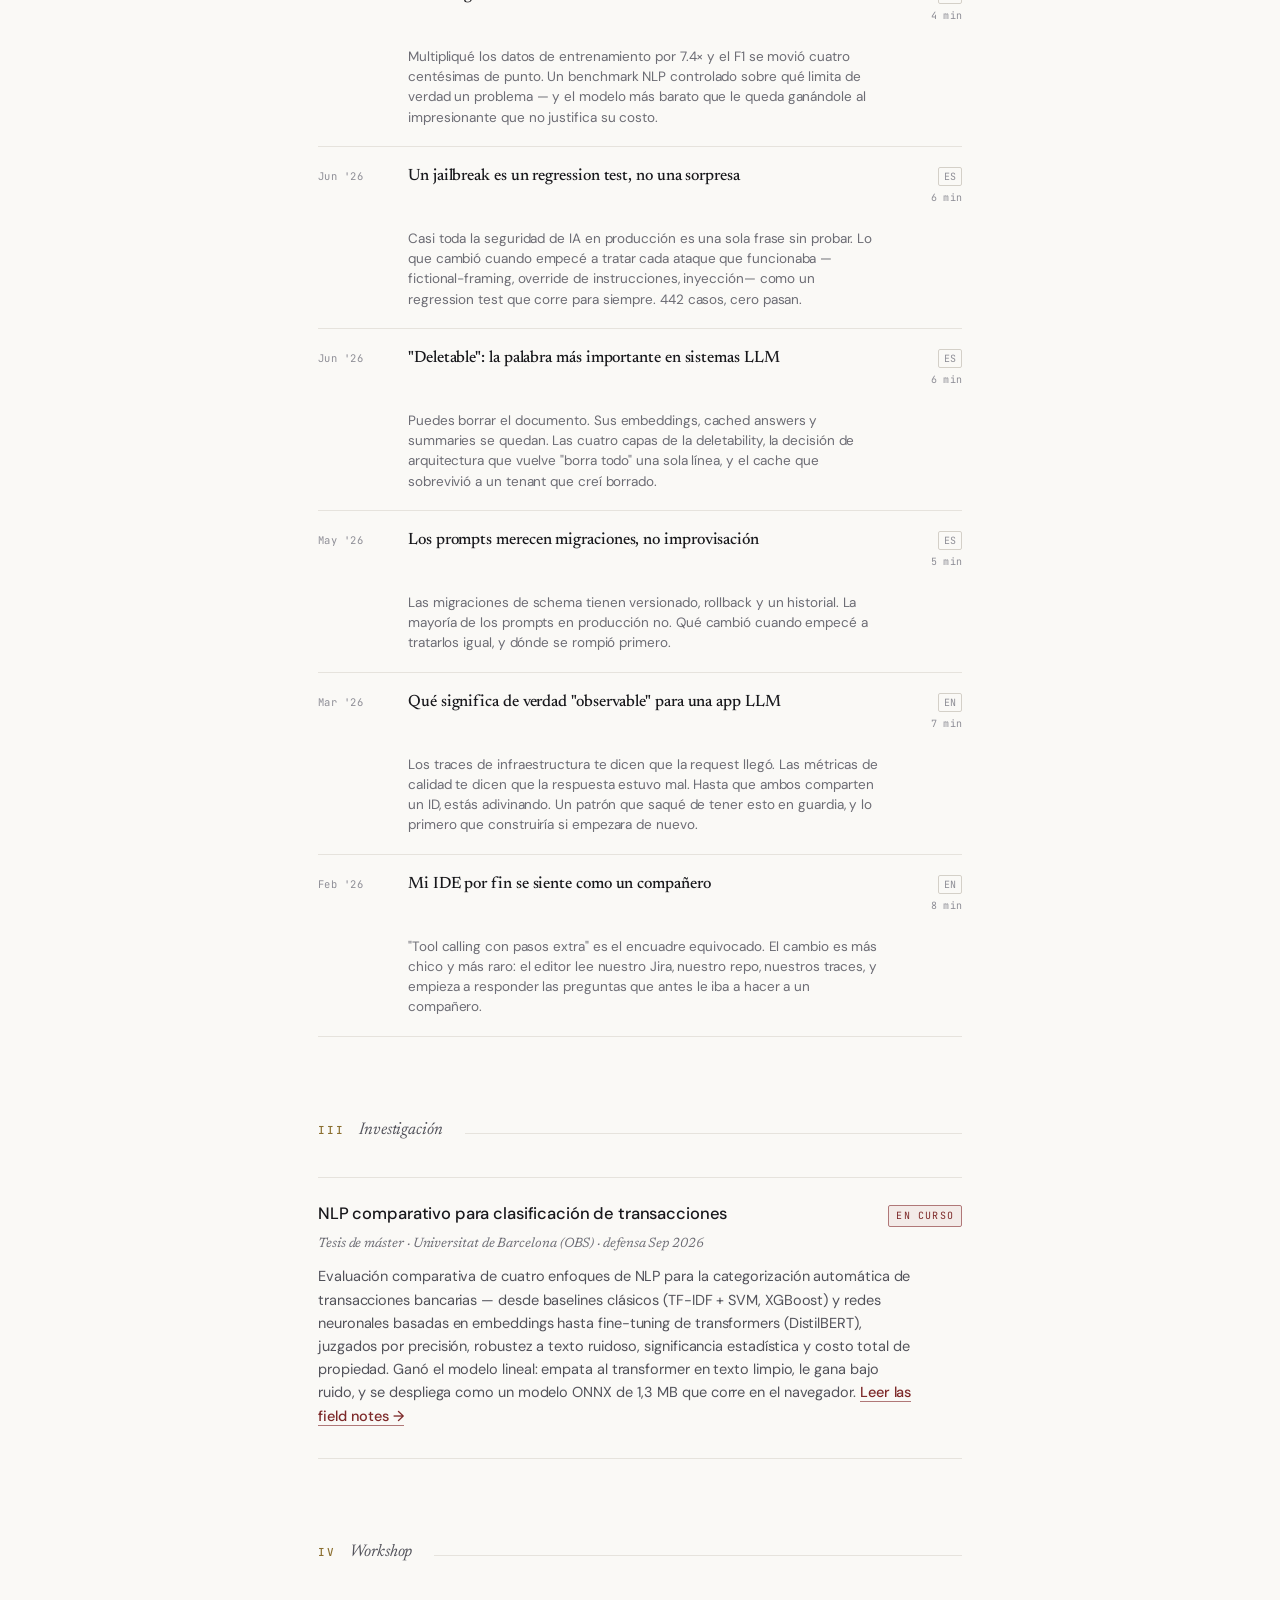
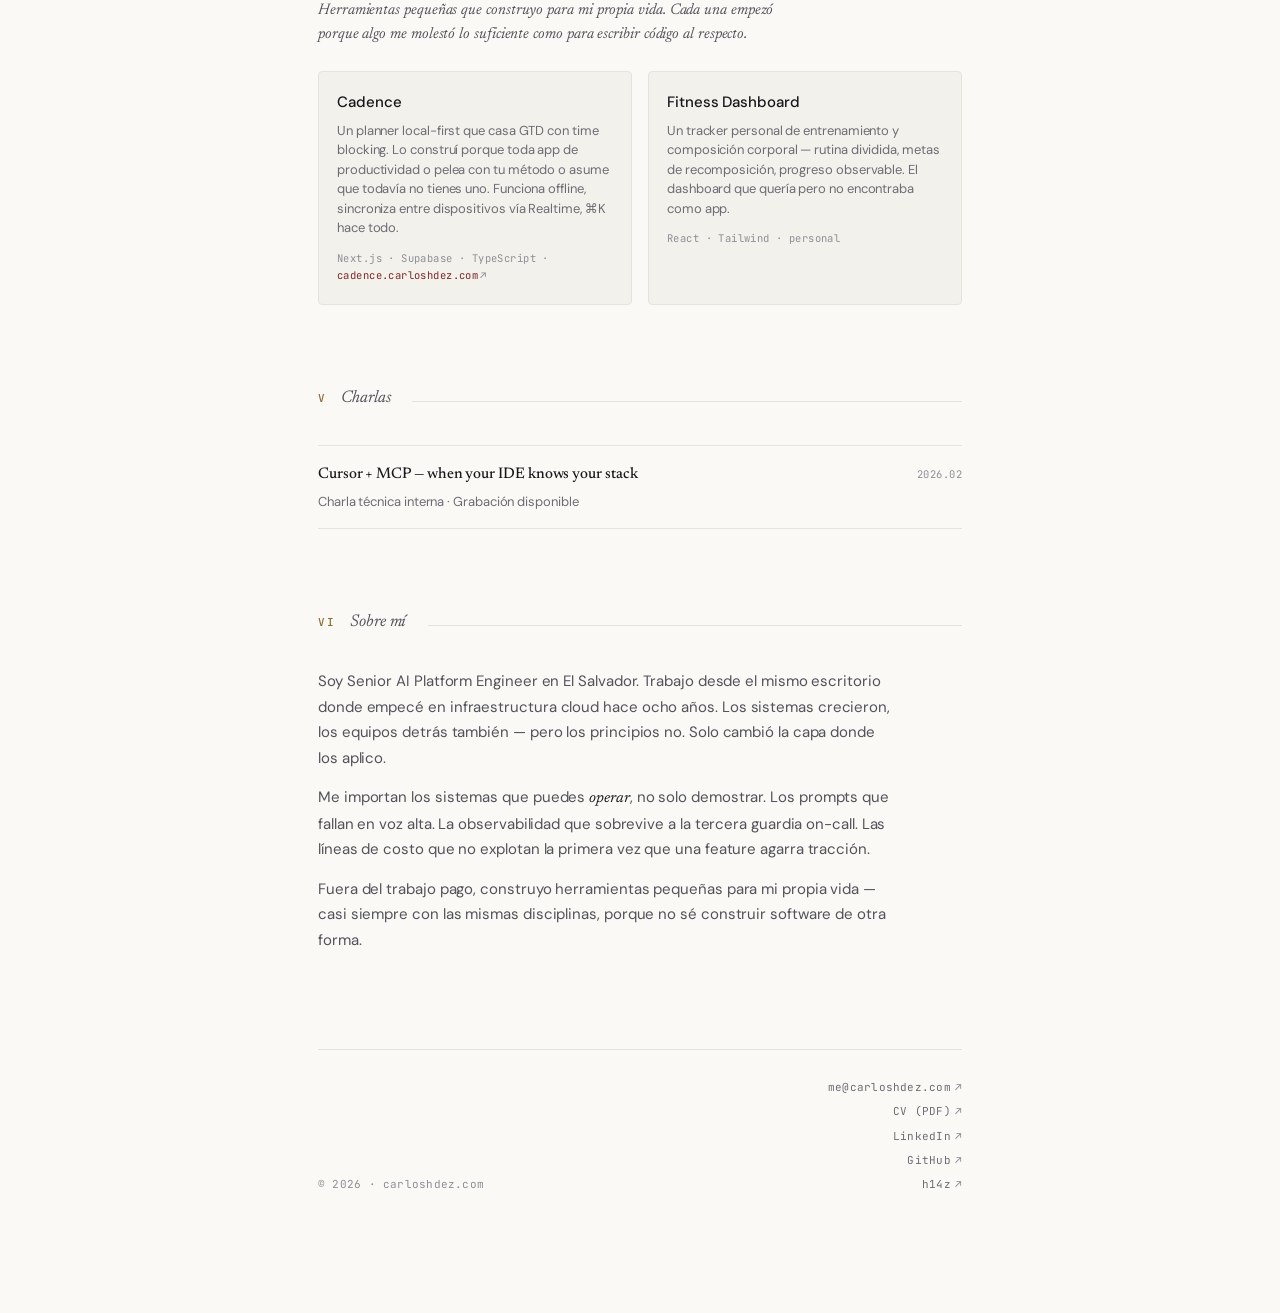
==== commit 61c92031: "Home: wire field notes #5 & #6 into the list + point Research at the latest" ====
--- a/index.es.html
+++ b/index.es.html
@@ -722,6 +722,20 @@
       <span class="section-head-line"></span>
     </div>
 
+    <a class="note" href="/notes/the-model-ships-in-your-browser.es.html">
+      <span class="note-date">Jul '26</span>
+      <span class="note-title">El modelo corre en tu navegador</span>
+      <span class="note-meta"><span class="lang">ES</span><br>5 min</span>
+      <p class="note-summary">El clasificador ganador pesa 1,3 MB, así que corre en el navegador — sin servidor, $0 de servir, y datos bancarios que nunca salen del dispositivo. Por qué dónde corre un modelo decide más que cuál modelo es, y los $3.024 al año que cuesta una GPU dedicada para ser la opción menos precisa.</p>
+    </a>
+
+    <a class="note" href="/notes/the-transformer-wasnt-worth-it.es.html">
+      <span class="note-date">Jul '26</span>
+      <span class="note-title">El transformer no valió la pena</span>
+      <span class="note-meta"><span class="lang">ES</span><br>5 min</span>
+      <p class="note-summary">Hice fine-tuning de DistilBERT contra un modelo lineal. En texto limpio McNemar dio p=1,00 — un empate técnico, que significaba que el benchmark había dejado de medir. Así que lo rompí con ruido realista, y ganó el modelo 356× más pequeño. La redundancia le ganó a la sofisticación.</p>
+    </a>
+
     <a class="note" href="/notes/when-classical-wins.es.html">
       <span class="note-date">Jun '26</span>
       <span class="note-title">Cuándo gana lo clásico</span>
@@ -780,7 +794,7 @@
       </div>
       <div class="entry-role">Tesis de máster · Universitat de Barcelona (OBS) · defensa Sep 2026</div>
       <div class="entry-desc">
-        Evaluación comparativa de cuatro enfoques de NLP para la categorización automática de transacciones bancarias — desde baselines clásicos (TF-IDF + SVM, XGBoost) y redes neuronales basadas en embeddings hasta fine-tuning de transformers (DistilBERT). Pipeline de evaluación que mide precisión, recall, F1 y latencia de inferencia sobre 68k+ transacciones etiquetadas. <a href="/notes/when-classical-wins.es.html">Leer la field note →</a>
+        Evaluación comparativa de cuatro enfoques de NLP para la categorización automática de transacciones bancarias — desde baselines clásicos (TF-IDF + SVM, XGBoost) y redes neuronales basadas en embeddings hasta fine-tuning de transformers (DistilBERT), juzgados por precisión, robustez a texto ruidoso, significancia estadística y costo total de propiedad. Ganó el modelo lineal: empata al transformer en texto limpio, le gana bajo ruido, y se despliega como un modelo ONNX de 1,3 MB que corre en el navegador. <a href="/notes/the-transformer-wasnt-worth-it.es.html">Leer las field notes →</a>
       </div>
     </div>
   </section>
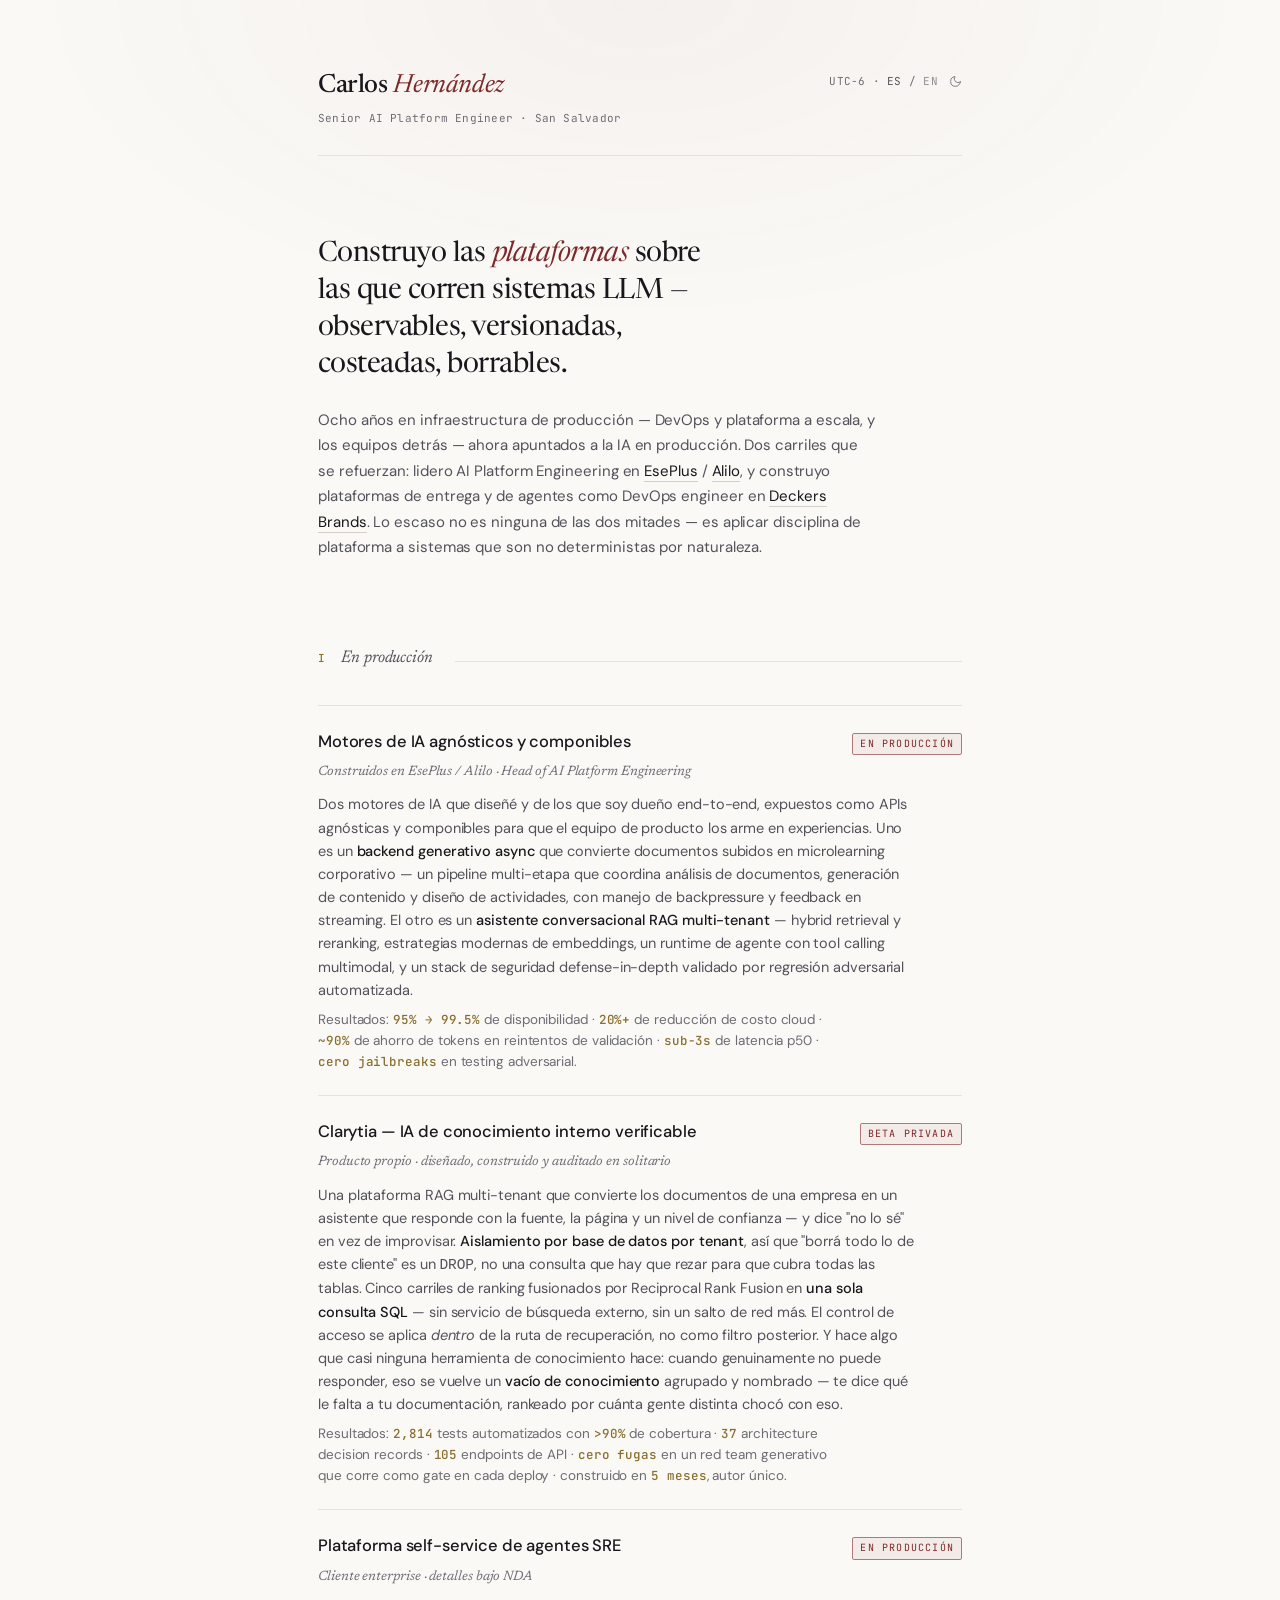
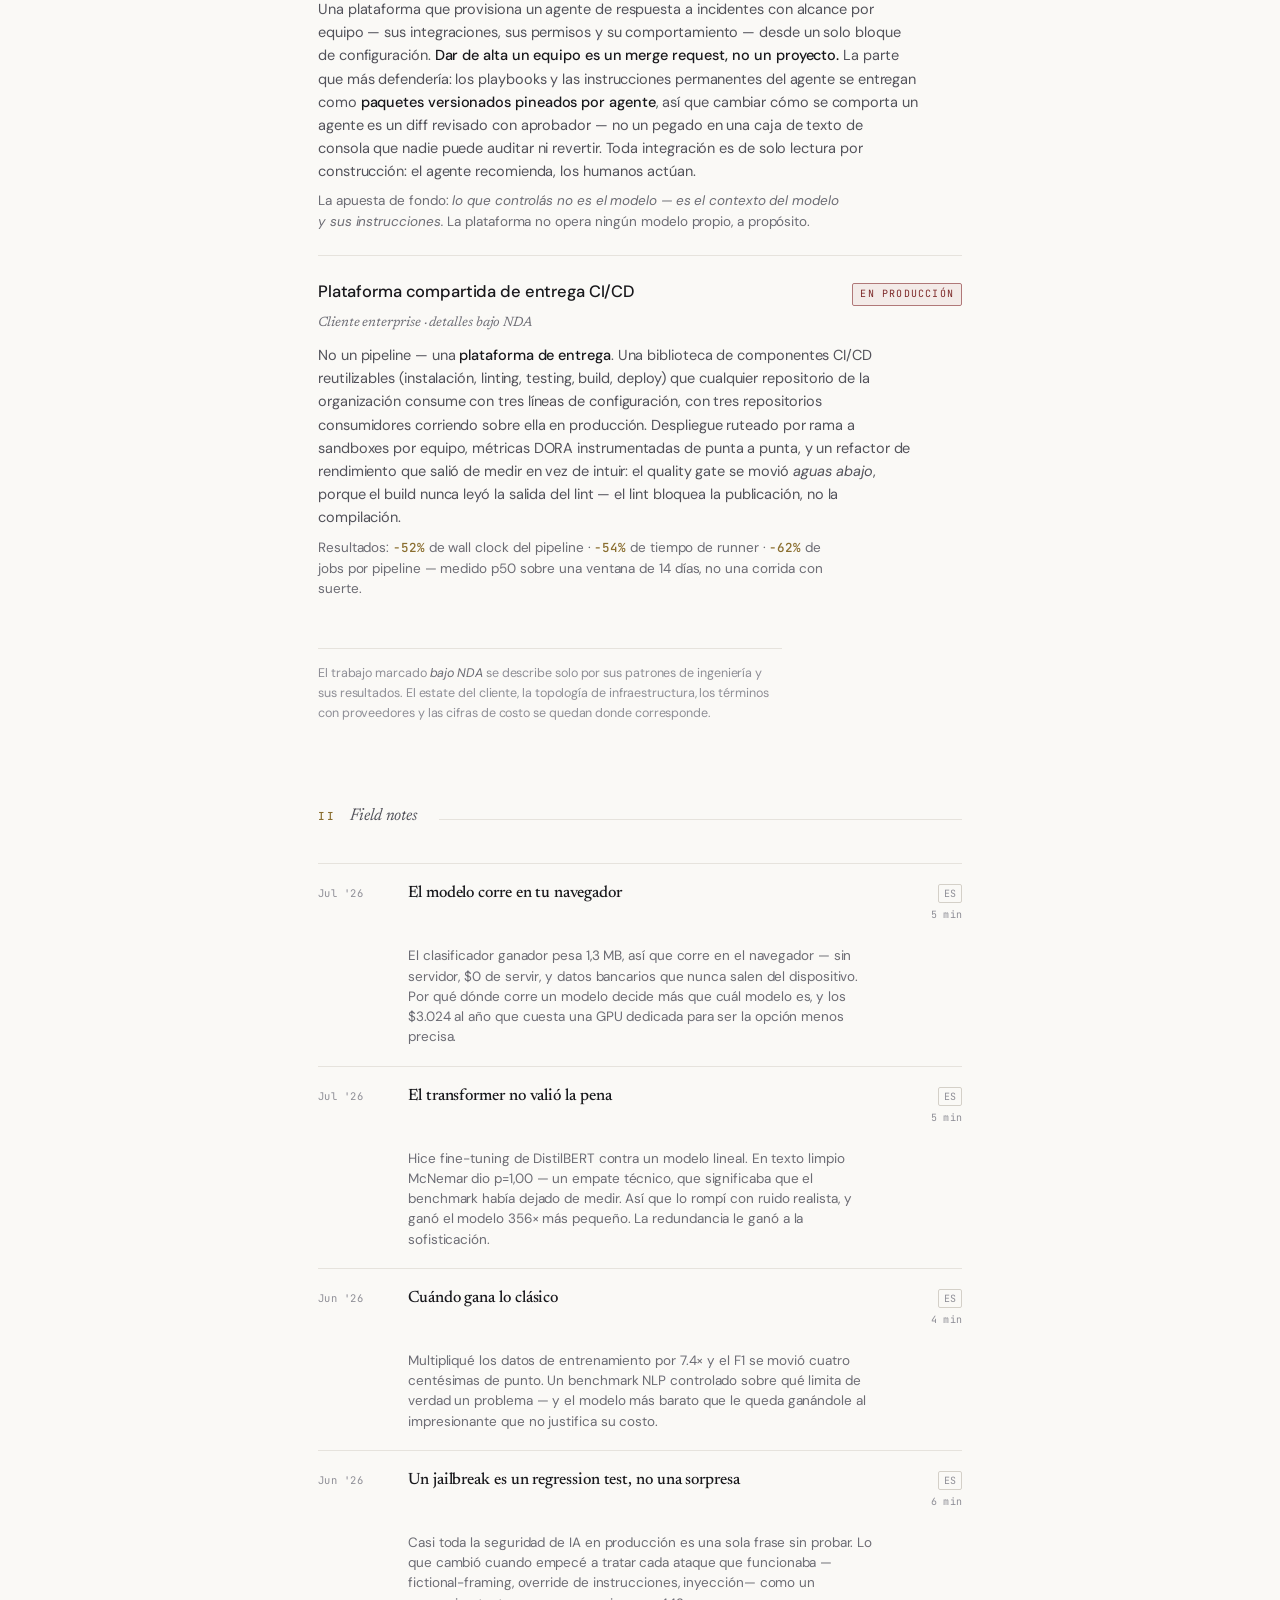
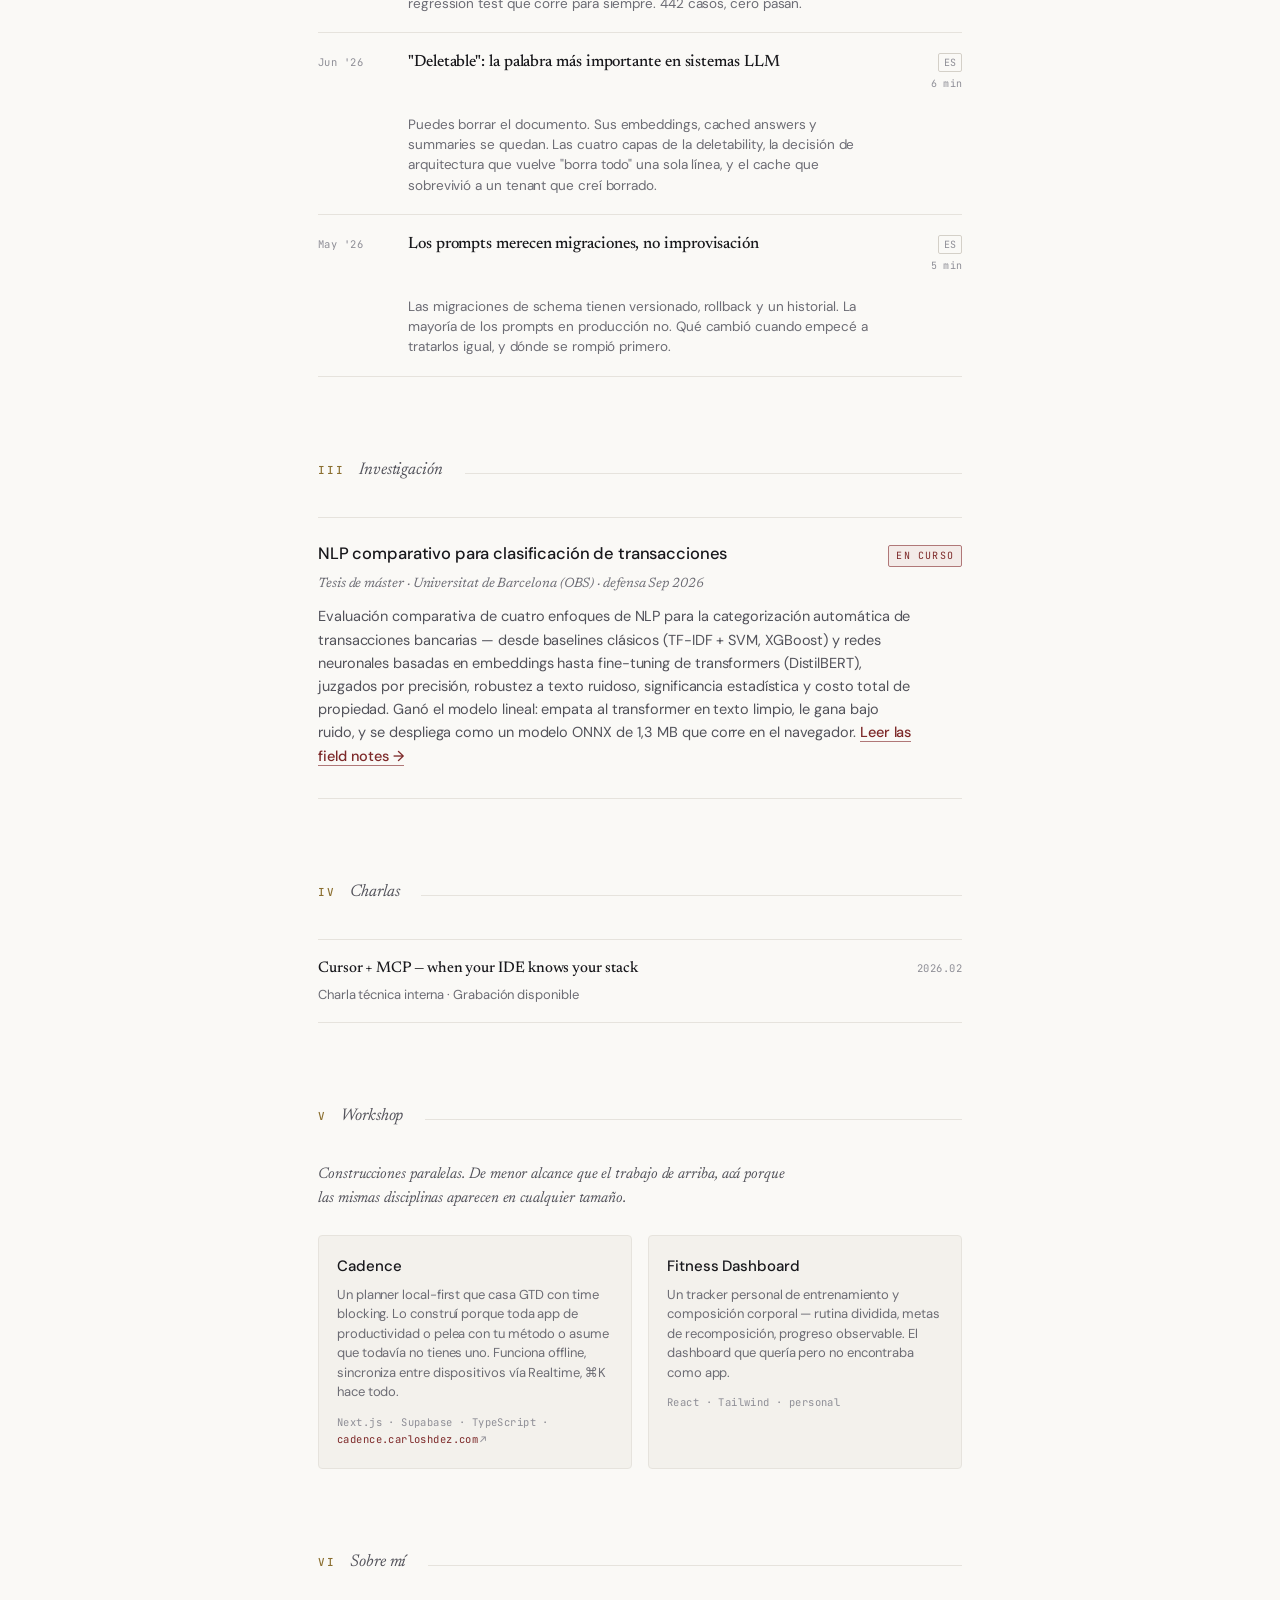
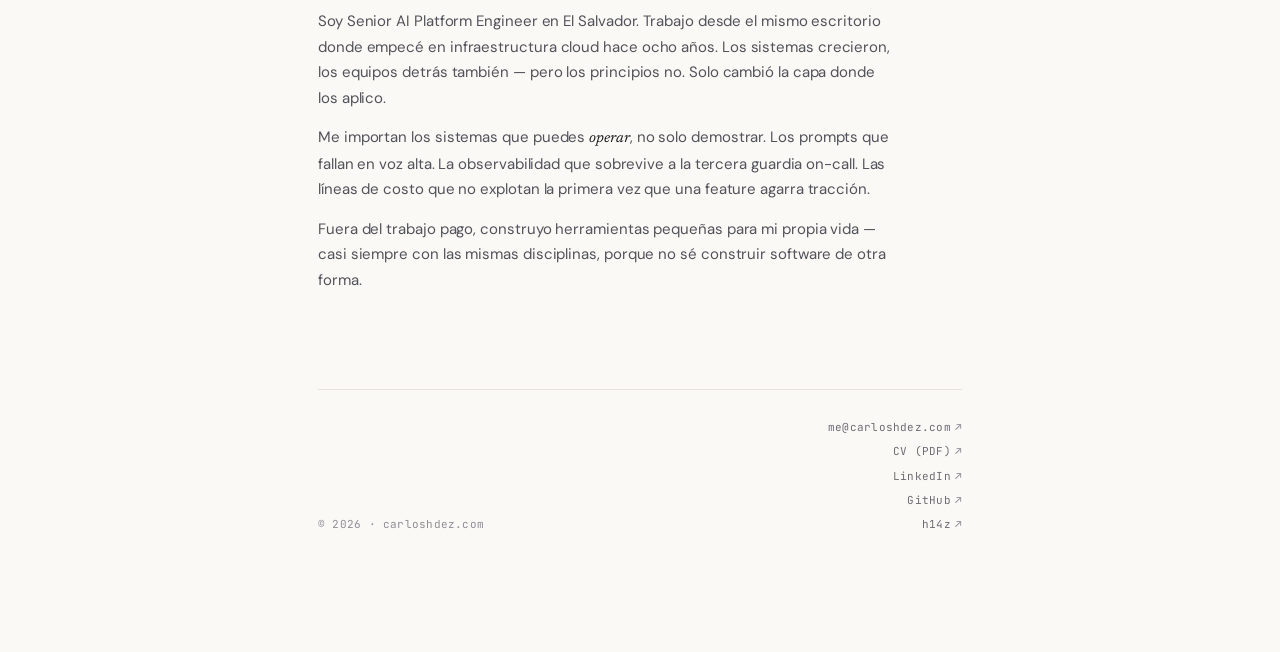
==== commit 01407872: "Reposition: show the platform work, drop the availability badge The site described a capable individ" ====
--- a/index.es.html
+++ b/index.es.html
@@ -5,20 +5,61 @@
 <meta name="viewport" content="width=device-width, initial-scale=1.0">
 <meta name="color-scheme" content="light">
 <meta name="theme-color" content="#faf9f6">
-<title>Carlos Hernández — Ingeniero & maker, San Salvador</title>
-<meta name="description" content="Senior AI Platform Engineer en San Salvador, construyendo sistemas LLM en producción. Field notes sobre los patrones que sobreviven a una guardia on-call.">
+<title>Carlos Hernández — Senior AI Platform Engineer</title>
+<meta name="description" content="Senior AI Platform Engineer en San Salvador. Construyo las plataformas sobre las que corren sistemas LLM en producción — RAG multi-tenant, runtimes de agentes, evals y la infraestructura de entrega que va debajo.">
 <link rel="canonical" href="https://carloshdez.com/index.es.html">
 <link rel="alternate" hreflang="en" href="https://carloshdez.com/">
 <link rel="alternate" hreflang="es" href="https://carloshdez.com/index.es.html">
 <link rel="alternate" hreflang="x-default" href="https://carloshdez.com/">
 <meta property="og:type" content="website">
 <meta property="og:title" content="Carlos Hernández — Senior AI Platform Engineer">
-<meta property="og:description" content="Construyendo sistemas LLM en producción desde San Salvador. Field notes sobre los patrones que sobreviven a una guardia on-call.">
+<meta property="og:description" content="Construyo las plataformas sobre las que corren sistemas LLM en producción — RAG multi-tenant, runtimes de agentes, evals y la infraestructura de entrega que va debajo.">
 <meta property="og:url" content="https://carloshdez.com/index.es.html">
 <meta property="og:image" content="https://carloshdez.com/img/carlos.png">
 <meta property="og:locale" content="es_ES">
 <meta property="og:locale:alternate" content="en_US">
-<meta name="twitter:card" content="summary">
+<meta name="twitter:card" content="summary_large_image">
+<script type="application/ld+json">
+{
+  "@context": "https://schema.org",
+  "@type": "Person",
+  "name": "Carlos Hernández",
+  "alternateName": "Carlos Antonio Hernández",
+  "url": "https://carloshdez.com/index.es.html",
+  "image": "https://carloshdez.com/img/carlos.png",
+  "email": "me@carloshdez.com",
+  "jobTitle": "Senior AI Platform Engineer",
+  "description": "Ingeniero de plataforma que construye sistemas LLM en producción: RAG multi-tenant, runtimes de agentes, arneses de evaluación y la infraestructura de entrega que va debajo.",
+  "address": {
+    "@type": "PostalAddress",
+    "addressLocality": "San Salvador",
+    "addressCountry": "SV"
+  },
+  "alumniOf": {
+    "@type": "CollegeOrUniversity",
+    "name": "Universitat de Barcelona (OBS Business School)"
+  },
+  "knowsAbout": [
+    "AI Platform Engineering",
+    "Retrieval-Augmented Generation",
+    "LLM agent runtimes",
+    "LLM evaluation and observability",
+    "Multi-tenant architecture",
+    "Platform engineering",
+    "CI/CD at organizational scale",
+    "FinOps for AI",
+    "Google Cloud Platform",
+    "Amazon Web Services",
+    "Terraform"
+  ],
+  "knowsLanguage": ["es", "en"],
+  "sameAs": [
+    "https://linkedin.com/in/carlosantoniohdz",
+    "https://github.com/carloshdez90",
+    "https://h14z.io"
+  ]
+}
+</script>
 <script>
   (function() {
     var stored = null;
@@ -394,6 +435,21 @@
   font-weight: 500;
 }
 
+.nda-note {
+  font-size: 12.5px;
+  color: var(--text-faint);
+  line-height: 1.6;
+  max-width: 58ch;
+  margin-top: 26px;
+  padding-top: 14px;
+  border-top: 1px solid var(--border);
+}
+
+.nda-note em {
+  font-style: italic;
+  color: var(--text-dim);
+}
+
 /* ============ NOTES ============ */
 
 .note {
@@ -660,14 +716,12 @@
   <!-- ============ MASTHEAD ============ -->
   <header class="masthead">
     <div>
-      <div class="masthead-name">Carlos <em>Hernández</em></div>
+      <h1 class="masthead-name">Carlos <em>Hernández</em></h1>
       <div class="masthead-meta">Senior AI Platform Engineer · San Salvador</div>
     </div>
     <div class="masthead-right">
-      <div class="status">
-        <span class="status-dot"></span>
-        <span>Disponible para consultoría</span>
-      </div>
+      <!-- Badge de disponibilidad quitado a propósito: el trabajo hace el posicionamiento.
+           Los estilos .status / .status-dot siguen abajo por si alguna vez hace falta. -->
       <div>
         UTC−6 · <span class="lang-switch"><span class="lang-current">ES</span> / <a href="/" hreflang="en">EN</a></span>
         <button class="theme-toggle" aria-label="Cambiar entre tema claro y oscuro">
@@ -685,9 +739,9 @@
 
   <!-- ============ HERO ============ -->
   <section class="hero">
-    <p>Construyo <em>sistemas LLM en producción</em> — observables, versionados, costeados, borrables.</p>
+    <p>Construyo las <em>plataformas</em> sobre las que corren sistemas LLM — observables, versionadas, costeadas, borrables.</p>
     <div class="hero-sub">
-      Ocho años en infraestructura de producción — DevOps y plataforma a escala, y los equipos detrás — ahora apuntados a la IA en producción. Lidero AI Platform Engineering en <a href="https://ese.plus" target="_blank" rel="noopener">EsePlus</a> / <a href="https://alilo.app" target="_blank" rel="noopener">Alilo</a>, y soy DevOps Engineer en <a href="https://deckers.com" target="_blank" rel="noopener">Deckers Brands</a>.
+      Ocho años en infraestructura de producción — DevOps y plataforma a escala, y los equipos detrás — ahora apuntados a la IA en producción. Dos carriles que se refuerzan: lidero AI Platform Engineering en <a href="https://ese.plus" target="_blank" rel="noopener">EsePlus</a> / <a href="https://alilo.app" target="_blank" rel="noopener">Alilo</a>, y construyo plataformas de entrega y de agentes como DevOps engineer en <a href="https://deckers.com" target="_blank" rel="noopener">Deckers Brands</a>. Lo escaso no es ninguna de las dos mitades — es aplicar disciplina de plataforma a sistemas que son no deterministas por naturaleza.
     </div>
   </section>
 
@@ -712,6 +766,52 @@
         Resultados: <span class="metric">95% → 99.5%</span> de disponibilidad · <span class="metric">20%+</span> de reducción de costo cloud · <span class="metric">~90%</span> de ahorro de tokens en reintentos de validación · <span class="metric">sub-3s</span> de latencia p50 · <span class="metric">cero jailbreaks</span> en testing adversarial.
       </div>
     </div>
+
+    <div class="entry">
+      <div class="entry-head">
+        <span class="entry-name">Clarytia — IA de conocimiento interno verificable</span>
+        <span class="entry-tag current">Beta privada</span>
+      </div>
+      <div class="entry-role">Producto propio · diseñado, construido y auditado en solitario</div>
+      <div class="entry-desc">
+        Una plataforma RAG multi-tenant que convierte los documentos de una empresa en un asistente que responde con la fuente, la página y un nivel de confianza — y dice "no lo sé" en vez de improvisar. <strong>Aislamiento por base de datos por tenant</strong>, así que "borrá todo lo de este cliente" es un <code>DROP</code>, no una consulta que hay que rezar para que cubra todas las tablas. Cinco carriles de ranking fusionados por Reciprocal Rank Fusion en <strong>una sola consulta SQL</strong> — sin servicio de búsqueda externo, sin un salto de red más. El control de acceso se aplica <em>dentro</em> de la ruta de recuperación, no como filtro posterior. Y hace algo que casi ninguna herramienta de conocimiento hace: cuando genuinamente no puede responder, eso se vuelve un <strong>vacío de conocimiento</strong> agrupado y nombrado — te dice qué le falta a tu documentación, rankeado por cuánta gente distinta chocó con eso.
+      </div>
+      <div class="entry-highlights">
+        Resultados: <span class="metric">2,814</span> tests automatizados con <span class="metric">&gt;90%</span> de cobertura · <span class="metric">37</span> architecture decision records · <span class="metric">105</span> endpoints de API · <span class="metric">cero fugas</span> en un red team generativo que corre como gate en cada deploy · construido en <span class="metric">5 meses</span>, autor único.
+      </div>
+    </div>
+
+    <div class="entry">
+      <div class="entry-head">
+        <span class="entry-name">Plataforma self-service de agentes SRE</span>
+        <span class="entry-tag current">En producción</span>
+      </div>
+      <div class="entry-role">Cliente enterprise · detalles bajo NDA</div>
+      <div class="entry-desc">
+        Una plataforma que provisiona un agente de respuesta a incidentes con alcance por equipo — sus integraciones, sus permisos y su comportamiento — desde un solo bloque de configuración. <strong>Dar de alta un equipo es un merge request, no un proyecto.</strong> La parte que más defendería: los playbooks y las instrucciones permanentes del agente se entregan como <strong>paquetes versionados pineados por agente</strong>, así que cambiar cómo se comporta un agente es un diff revisado con aprobador — no un pegado en una caja de texto de consola que nadie puede auditar ni revertir. Toda integración es de solo lectura por construcción: el agente recomienda, los humanos actúan.
+      </div>
+      <div class="entry-highlights">
+        La apuesta de fondo: <em>lo que controlás no es el modelo — es el contexto del modelo y sus instrucciones.</em> La plataforma no opera ningún modelo propio, a propósito.
+      </div>
+    </div>
+
+    <div class="entry">
+      <div class="entry-head">
+        <span class="entry-name">Plataforma compartida de entrega CI/CD</span>
+        <span class="entry-tag current">En producción</span>
+      </div>
+      <div class="entry-role">Cliente enterprise · detalles bajo NDA</div>
+      <div class="entry-desc">
+        No un pipeline — una <strong>plataforma de entrega</strong>. Una biblioteca de componentes CI/CD reutilizables (instalación, linting, testing, build, deploy) que cualquier repositorio de la organización consume con tres líneas de configuración, con tres repositorios consumidores corriendo sobre ella en producción. Despliegue ruteado por rama a sandboxes por equipo, métricas DORA instrumentadas de punta a punta, y un refactor de rendimiento que salió de medir en vez de intuir: el quality gate se movió <em>aguas abajo</em>, porque el build nunca leyó la salida del lint — el lint bloquea la publicación, no la compilación.
+      </div>
+      <div class="entry-highlights">
+        Resultados: <span class="metric">−52%</span> de wall clock del pipeline · <span class="metric">−54%</span> de tiempo de runner · <span class="metric">−62%</span> de jobs por pipeline — medido p50 sobre una ventana de 14 días, no una corrida con suerte.
+      </div>
+    </div>
+
+    <p class="nda-note">
+      El trabajo marcado <em>bajo NDA</em> se describe solo por sus patrones de ingeniería y sus resultados. El estate del cliente, la topología de infraestructura, los términos con proveedores y las cifras de costo se quedan donde corresponde.
+    </p>
   </section>
 
   <!-- ============ FIELD NOTES ============ -->
@@ -763,20 +863,6 @@
       <span class="note-meta"><span class="lang">ES</span><br>5 min</span>
       <p class="note-summary">Las migraciones de schema tienen versionado, rollback y un historial. La mayoría de los prompts en producción no. Qué cambió cuando empecé a tratarlos igual, y dónde se rompió primero.</p>
     </a>
-
-    <div class="note">
-      <span class="note-date">Mar '26</span>
-      <span class="note-title">Qué significa de verdad "observable" para una app LLM</span>
-      <span class="note-meta"><span class="lang">EN</span><br>7 min</span>
-      <p class="note-summary">Los traces de infraestructura te dicen que la request llegó. Las métricas de calidad te dicen que la respuesta estuvo mal. Hasta que ambos comparten un ID, estás adivinando. Un patrón que saqué de tener esto en guardia, y lo primero que construiría si empezara de nuevo.</p>
-    </div>
-
-    <div class="note">
-      <span class="note-date">Feb '26</span>
-      <span class="note-title">Mi IDE por fin se siente como un compañero</span>
-      <span class="note-meta"><span class="lang">EN</span><br>8 min</span>
-      <p class="note-summary">"Tool calling con pasos extra" es el encuadre equivocado. El cambio es más chico y más raro: el editor lee nuestro Jira, nuestro repo, nuestros traces, y empieza a responder las preguntas que antes le iba a hacer a un compañero.</p>
-    </div>
   </section>
 
   <!-- ============ RESEARCH ============ -->
@@ -799,15 +885,32 @@
     </div>
   </section>
 
+  <!-- ============ TALKS ============ -->
+  <section class="col">
+    <div class="section-head">
+      <span class="section-head-label">IV</span>
+      <span class="section-head-title">Charlas</span>
+      <span class="section-head-line"></span>
+    </div>
+
+    <div class="talk">
+      <div>
+        <div class="talk-name">Cursor + MCP — when your IDE knows your stack</div>
+        <div class="talk-venue">Charla técnica interna · Grabación disponible</div>
+      </div>
+      <div class="talk-date">2026.02</div>
+    </div>
+  </section>
+
   <!-- ============ WORKSHOP ============ -->
   <section class="col">
     <div class="section-head">
-      <span class="section-head-label">IV</span>
+      <span class="section-head-label">V</span>
       <span class="section-head-title">Workshop</span>
       <span class="section-head-line"></span>
     </div>
     <p class="workshop-intro">
-      Herramientas pequeñas que construyo para mi propia vida. Cada una empezó porque algo me molestó lo suficiente como para escribir código al respecto.
+      Construcciones paralelas. De menor alcance que el trabajo de arriba, acá porque las mismas disciplinas aparecen en cualquier tamaño.
     </p>
     <div class="workshop-grid">
 
@@ -827,23 +930,6 @@
         <div class="workshop-meta">React · Tailwind · personal</div>
       </div>
 
-    </div>
-  </section>
-
-  <!-- ============ TALKS ============ -->
-  <section class="col">
-    <div class="section-head">
-      <span class="section-head-label">V</span>
-      <span class="section-head-title">Charlas</span>
-      <span class="section-head-line"></span>
-    </div>
-
-    <div class="talk">
-      <div>
-        <div class="talk-name">Cursor + MCP — when your IDE knows your stack</div>
-        <div class="talk-venue">Charla técnica interna · Grabación disponible</div>
-      </div>
-      <div class="talk-date">2026.02</div>
     </div>
   </section>
 
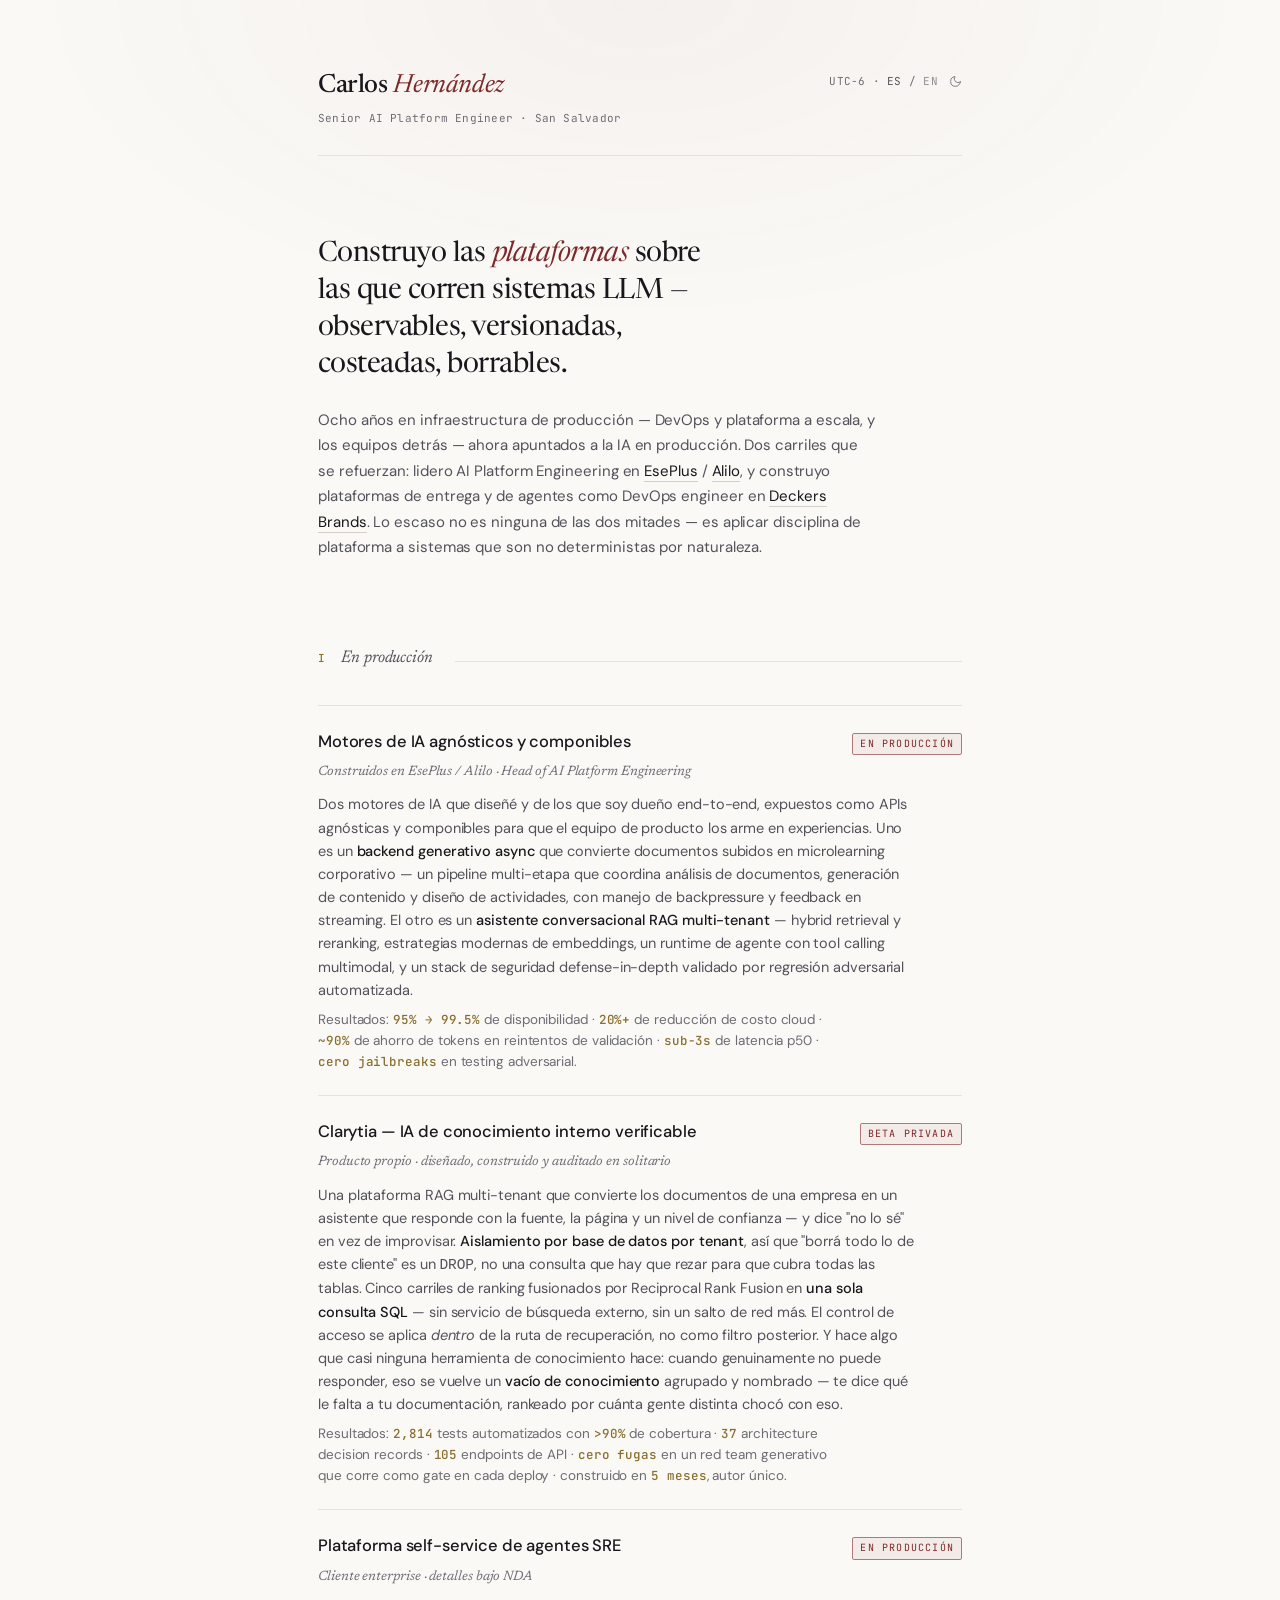
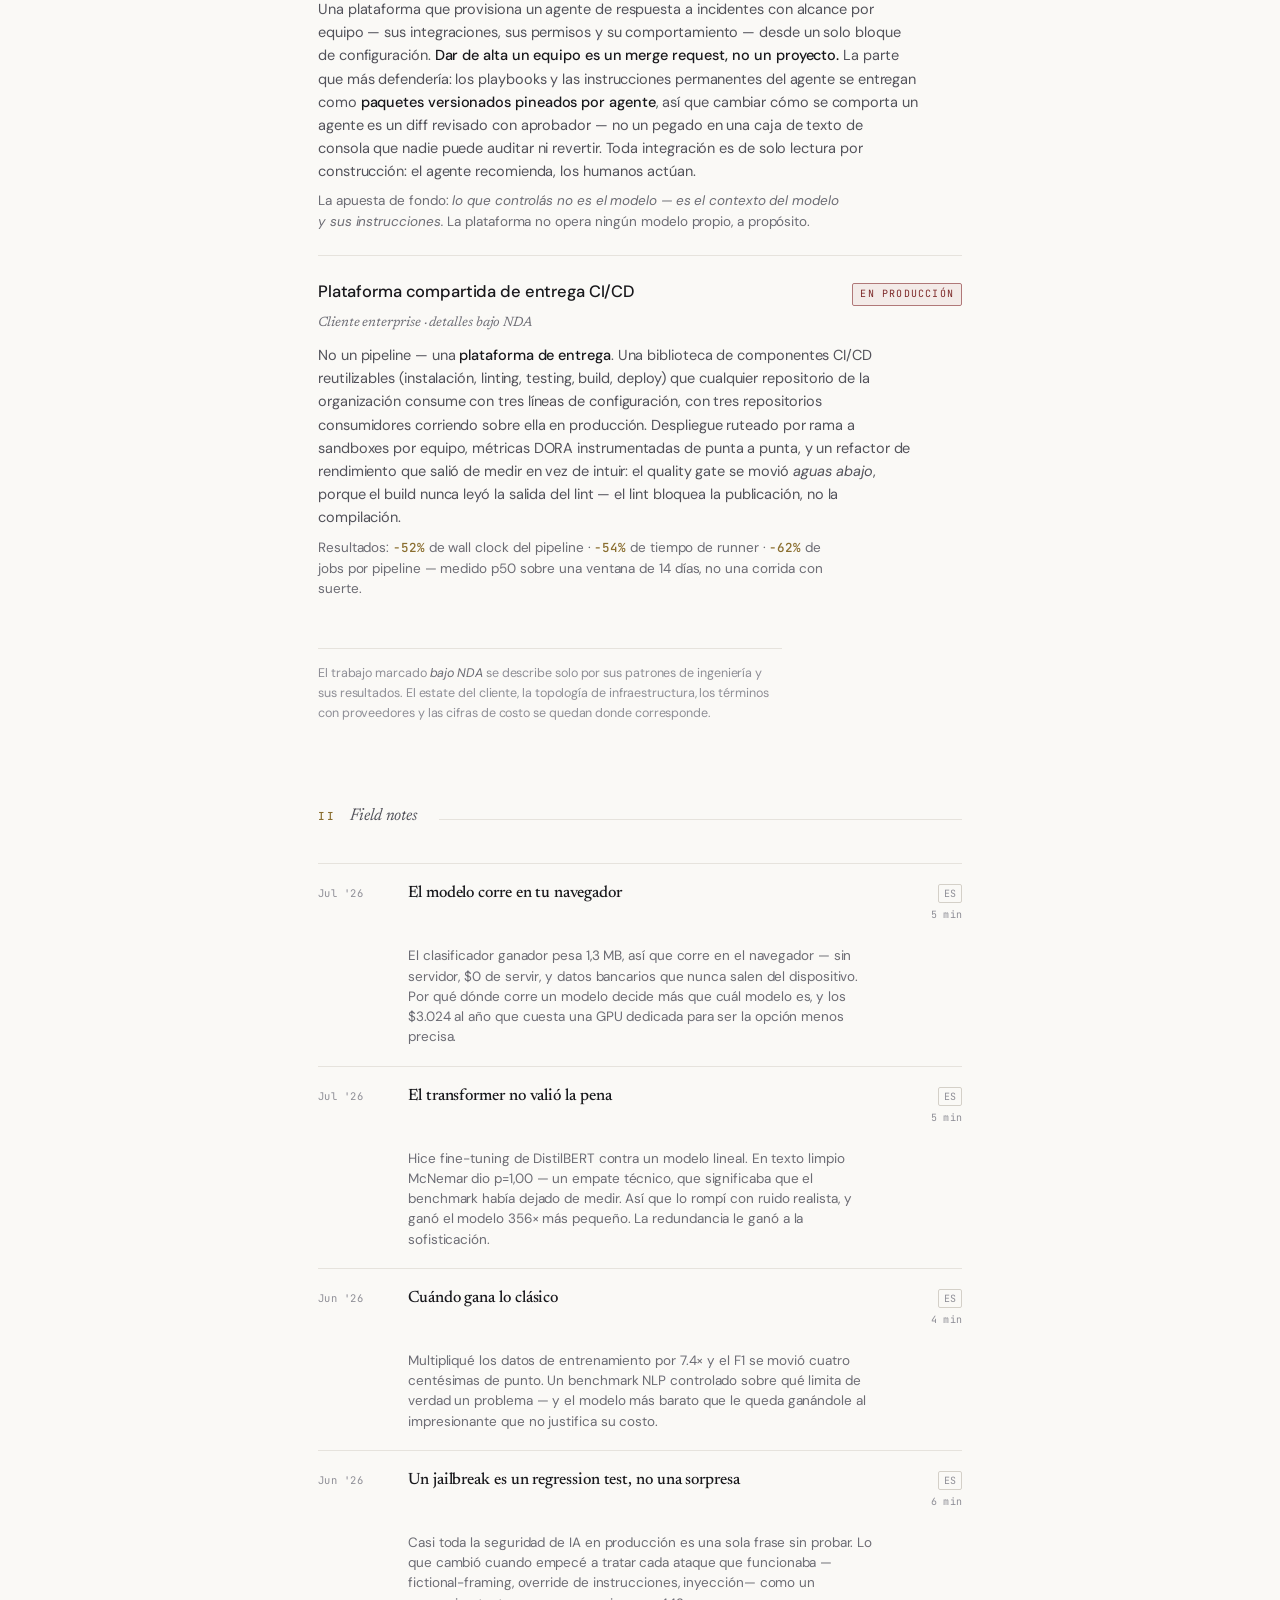
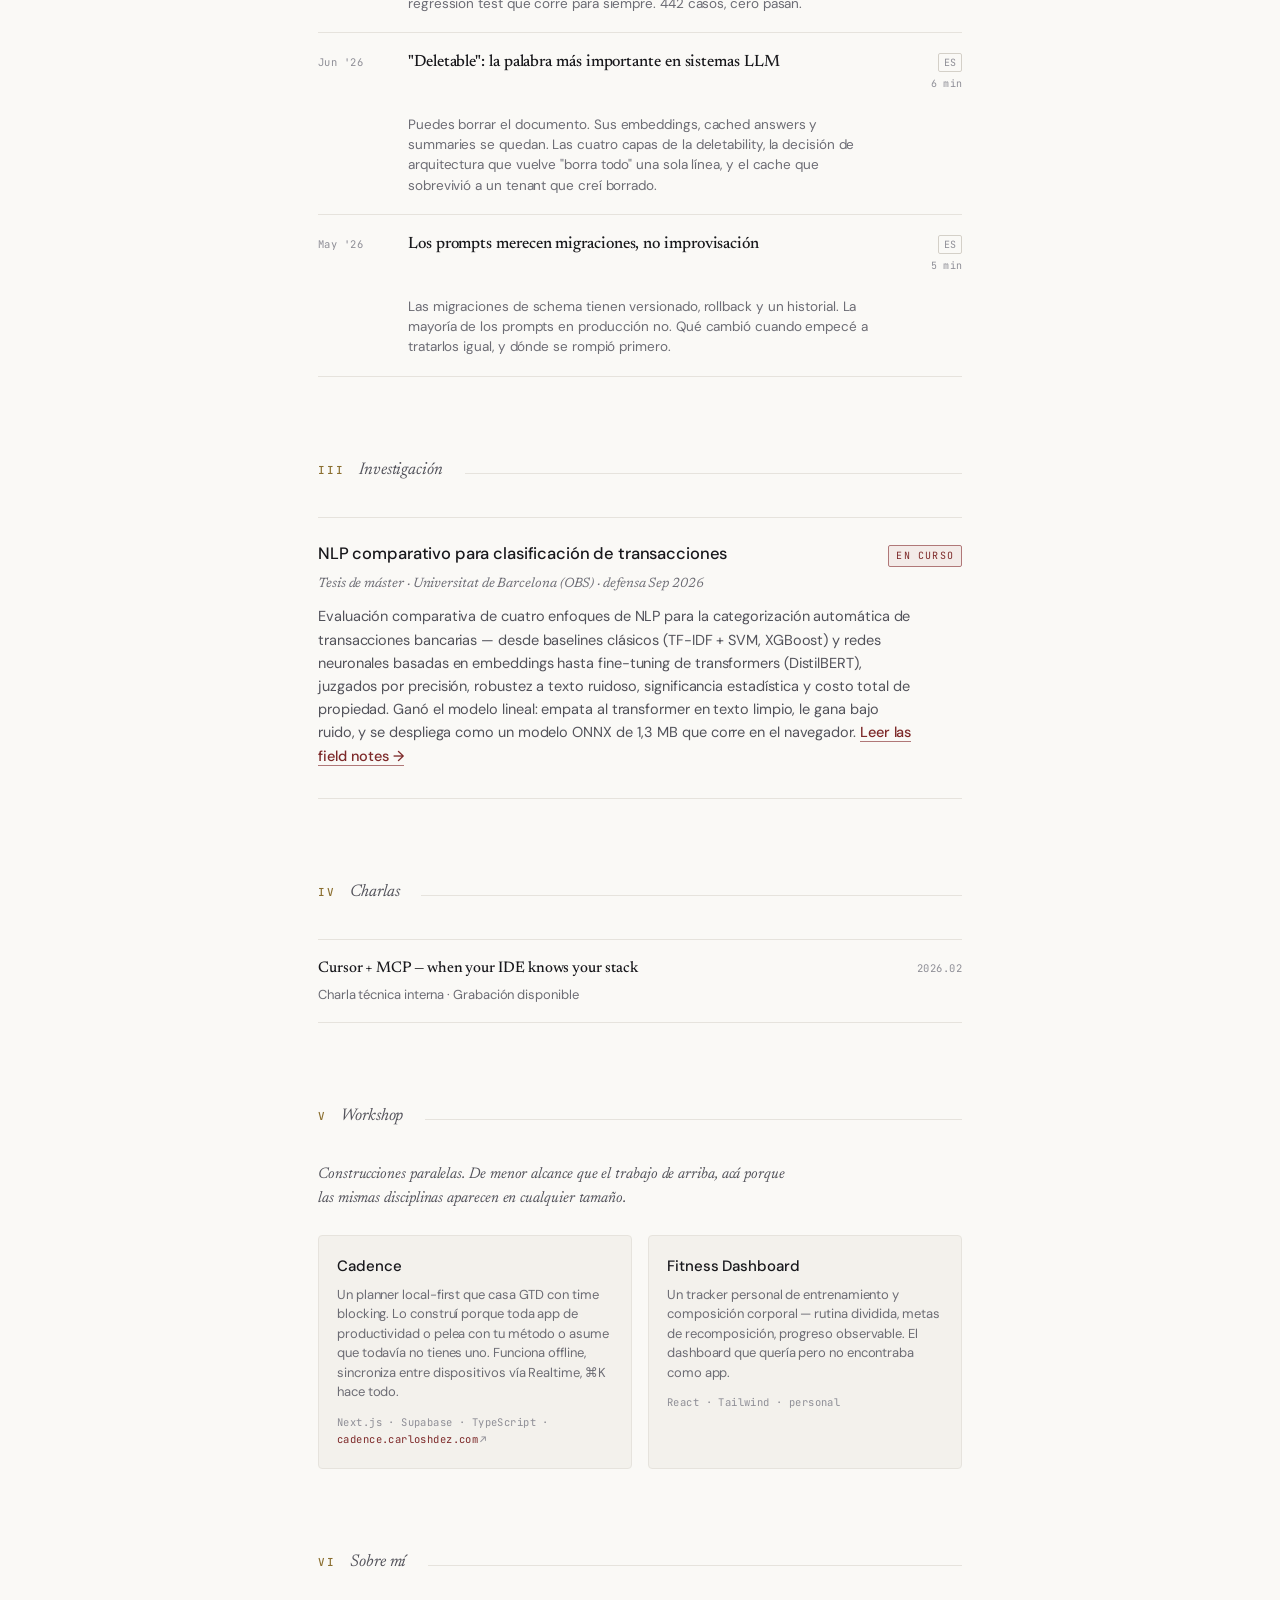
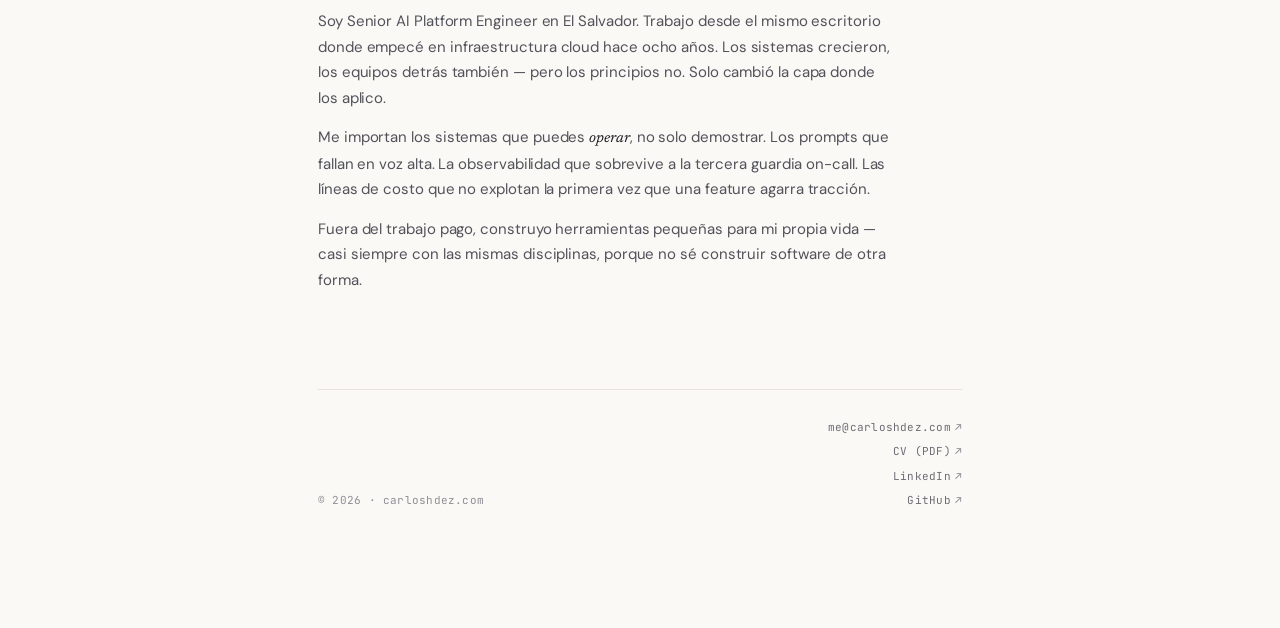
==== commit 39fbe966: "Drop the h14z links; the venture is on hold and the domain is gone The DNS is already disconnected, " ====
--- a/index.es.html
+++ b/index.es.html
@@ -3,9 +3,17 @@
 <head>
 <meta charset="UTF-8">
 <meta name="viewport" content="width=device-width, initial-scale=1.0">
-<meta name="color-scheme" content="light">
-<meta name="theme-color" content="#faf9f6">
+<meta name="color-scheme" content="light dark">
+<meta name="theme-color" content="#faf9f6" media="(prefers-color-scheme: light)">
+<meta name="theme-color" content="#0c0c0e" media="(prefers-color-scheme: dark)">
 <title>Carlos Hernández — Senior AI Platform Engineer</title>
+
+<!-- Iconos. favicon.svg lleva sus propias variantes clara y oscura; el .ico es
+     el fallback para navegadores que ignoran SVG. Regenerar: tools/brand/build.sh -->
+<link rel="icon" href="/favicon.ico" sizes="32x32">
+<link rel="icon" href="/favicon.svg" type="image/svg+xml">
+<link rel="apple-touch-icon" href="/apple-touch-icon.png">
+<link rel="manifest" href="/site.webmanifest">
 <meta name="description" content="Senior AI Platform Engineer en San Salvador. Construyo las plataformas sobre las que corren sistemas LLM en producción — RAG multi-tenant, runtimes de agentes, evals y la infraestructura de entrega que va debajo.">
 <link rel="canonical" href="https://carloshdez.com/index.es.html">
 <link rel="alternate" hreflang="en" href="https://carloshdez.com/">
@@ -15,10 +23,17 @@
 <meta property="og:title" content="Carlos Hernández — Senior AI Platform Engineer">
 <meta property="og:description" content="Construyo las plataformas sobre las que corren sistemas LLM en producción — RAG multi-tenant, runtimes de agentes, evals y la infraestructura de entrega que va debajo.">
 <meta property="og:url" content="https://carloshdez.com/index.es.html">
-<meta property="og:image" content="https://carloshdez.com/img/carlos.png">
+<meta property="og:site_name" content="Carlos Hernández">
+<meta property="og:image" content="https://carloshdez.com/og-card.es.png">
+<meta property="og:image:type" content="image/png">
+<meta property="og:image:width" content="1200">
+<meta property="og:image:height" content="630">
+<meta property="og:image:alt" content="Carlos Hernández — Senior AI Platform Engineer. Construyo las plataformas sobre las que corren sistemas LLM: observables, versionadas, costeadas, borrables.">
 <meta property="og:locale" content="es_ES">
 <meta property="og:locale:alternate" content="en_US">
 <meta name="twitter:card" content="summary_large_image">
+<meta name="twitter:image" content="https://carloshdez.com/og-card.es.png">
+<meta name="twitter:image:alt" content="Carlos Hernández — Senior AI Platform Engineer. Construyo las plataformas sobre las que corren sistemas LLM: observables, versionadas, costeadas, borrables.">
 <script type="application/ld+json">
 {
   "@context": "https://schema.org",
@@ -55,8 +70,7 @@
   "knowsLanguage": ["es", "en"],
   "sameAs": [
     "https://linkedin.com/in/carlosantoniohdz",
-    "https://github.com/carloshdez90",
-    "https://h14z.io"
+    "https://github.com/carloshdez90"
   ]
 }
 </script>
@@ -960,10 +974,9 @@
     </div>
     <div class="links">
       <a href="mailto:me@carloshdez.com">me@carloshdez.com<span class="arrow">↗</span></a>
-      <a href="/cv-carlos-hernandez.pdf">CV (PDF)<span class="arrow">↗</span></a>
+      <a href="/cv-carlos-hernandez.es.pdf">CV (PDF)<span class="arrow">↗</span></a>
       <a href="https://linkedin.com/in/carlosantoniohdz" target="_blank" rel="noopener">LinkedIn<span class="arrow">↗</span></a>
       <a href="https://github.com/carloshdez90" target="_blank" rel="noopener">GitHub<span class="arrow">↗</span></a>
-      <a href="https://h14z.io" target="_blank" rel="noopener">h14z<span class="arrow">↗</span></a>
     </div>
   </footer>
 
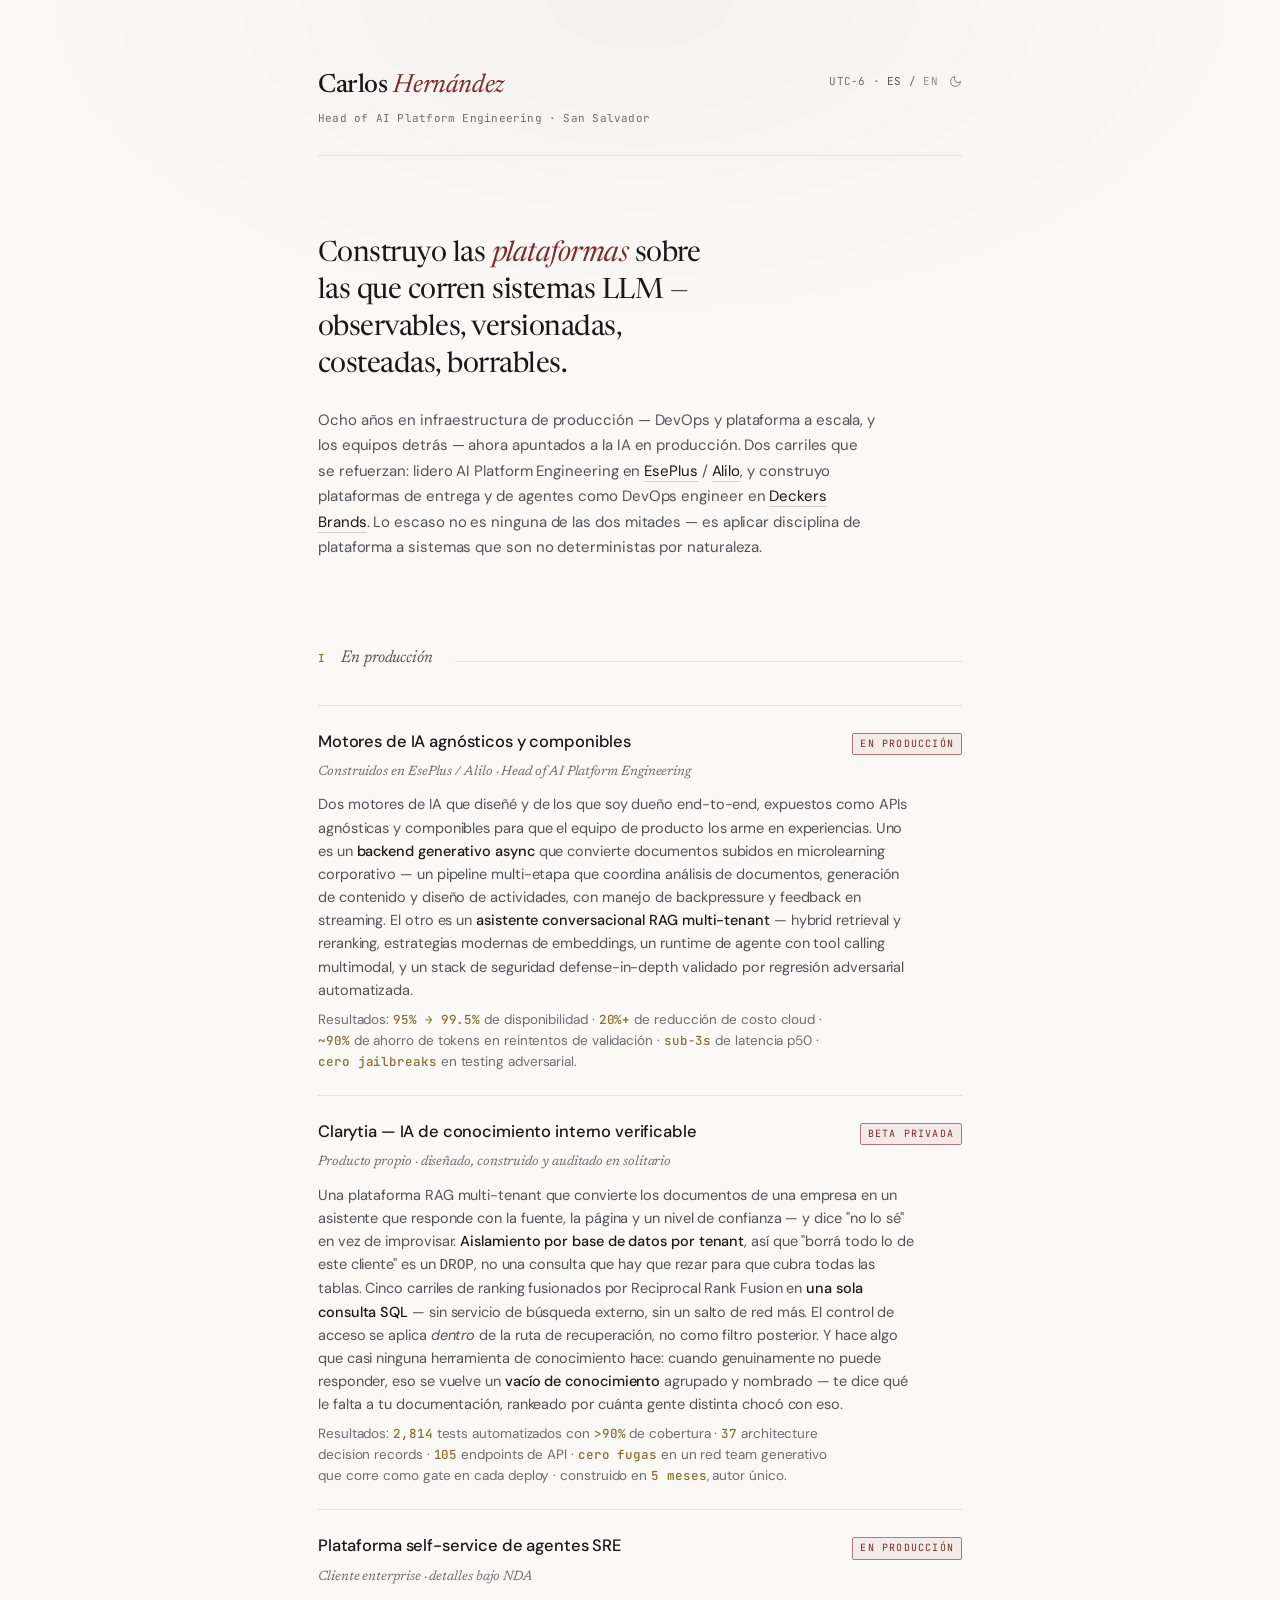
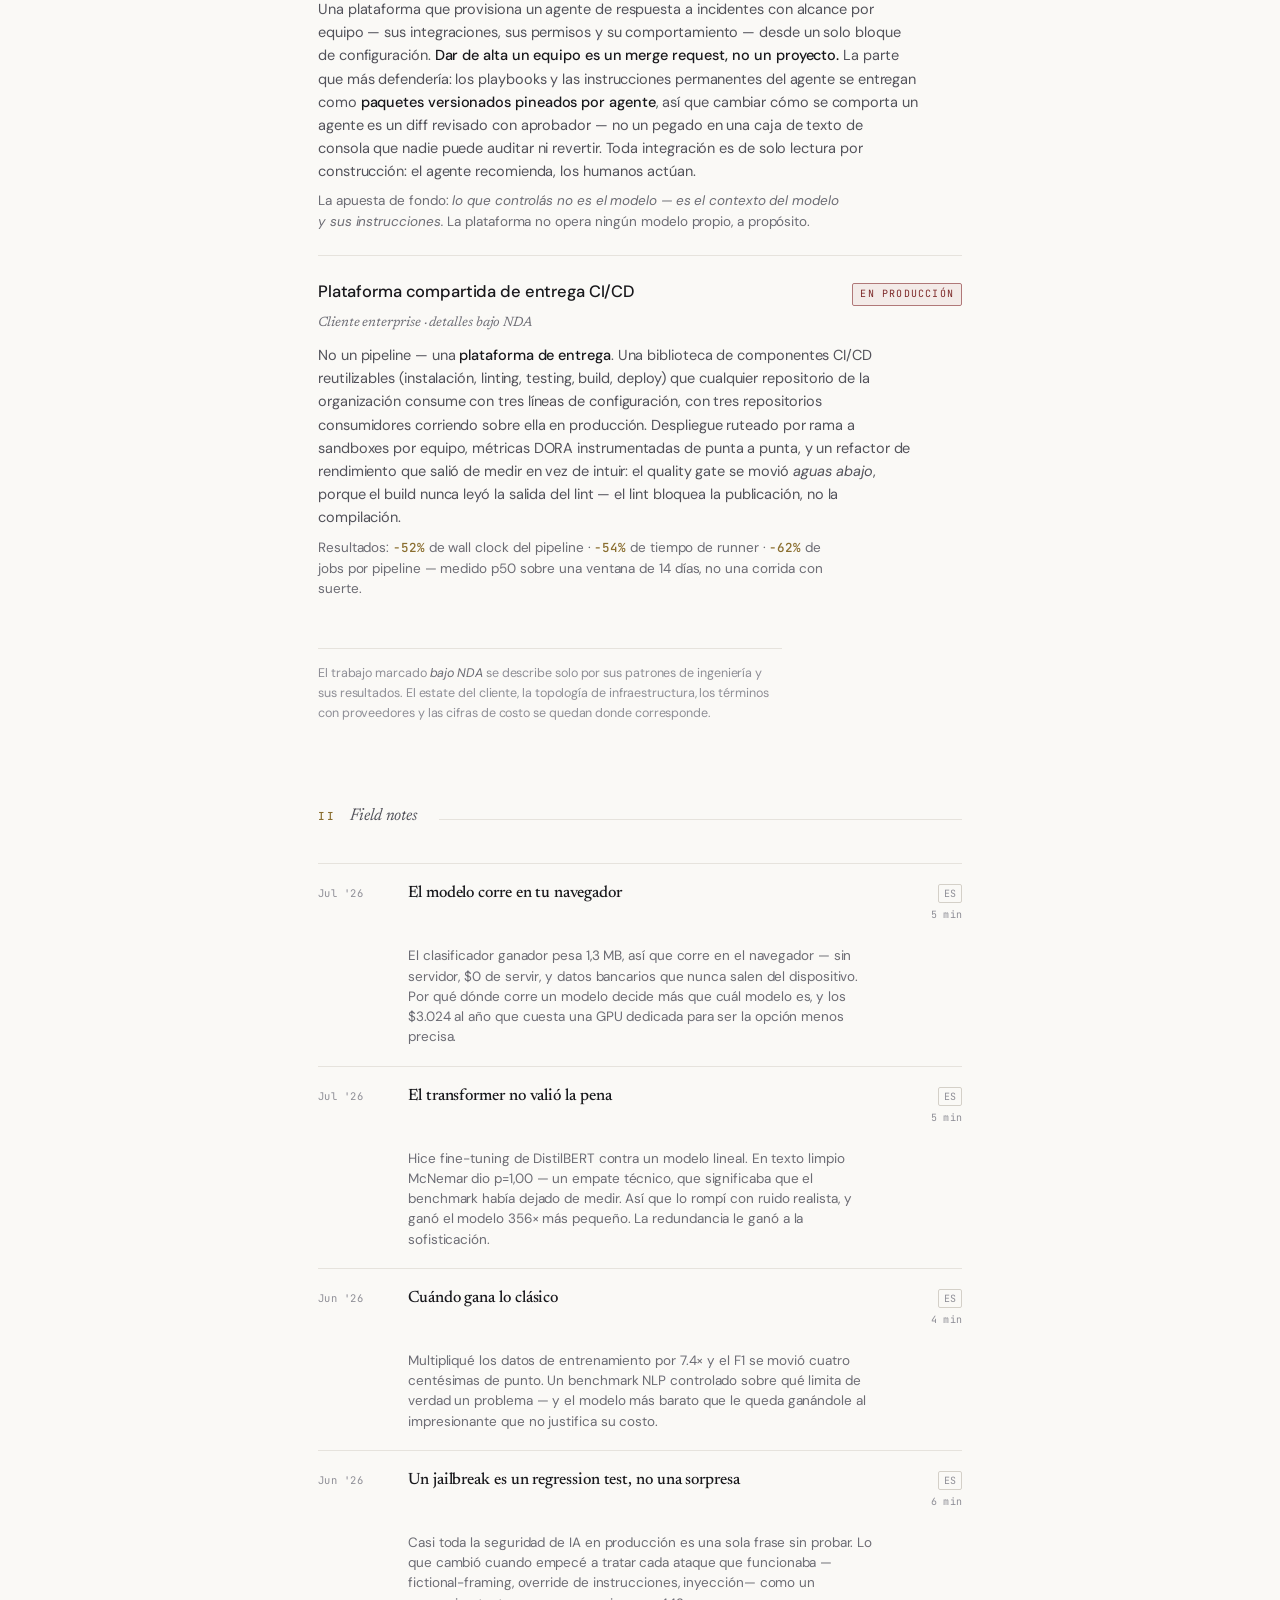
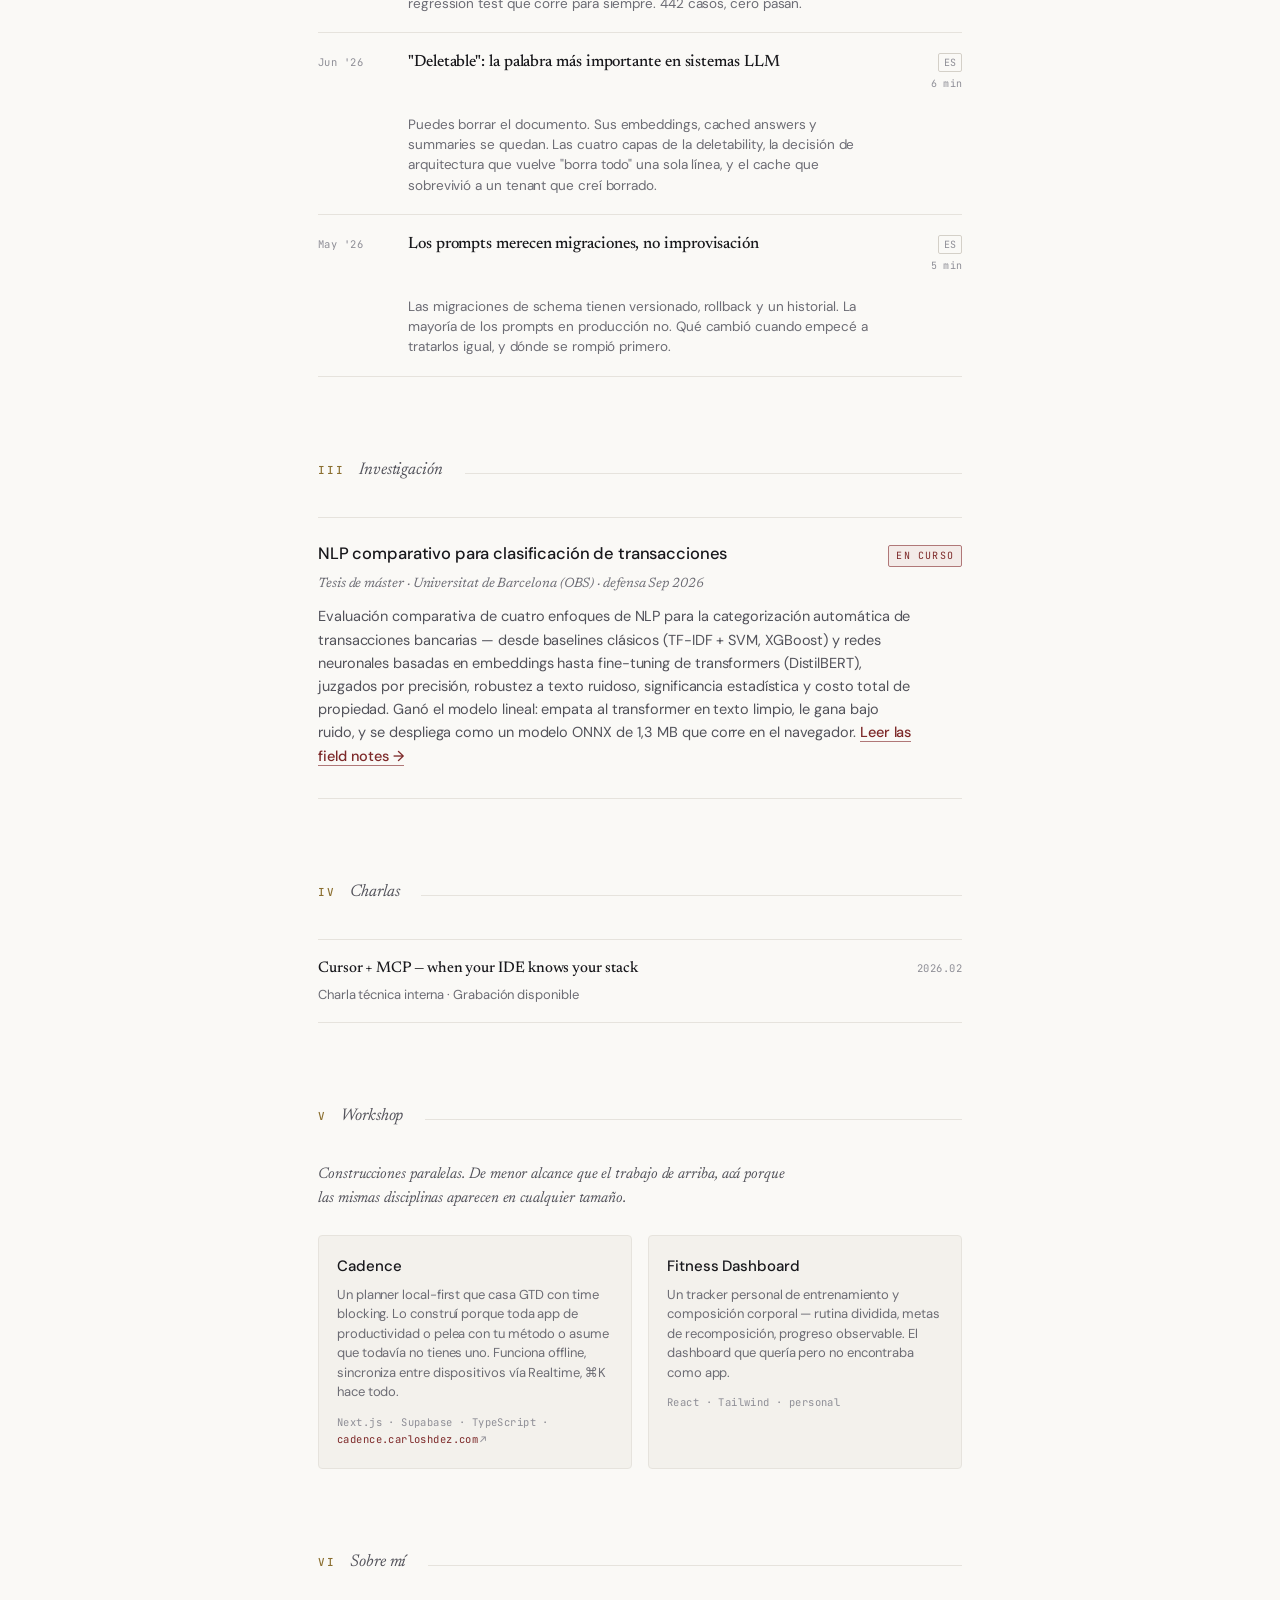
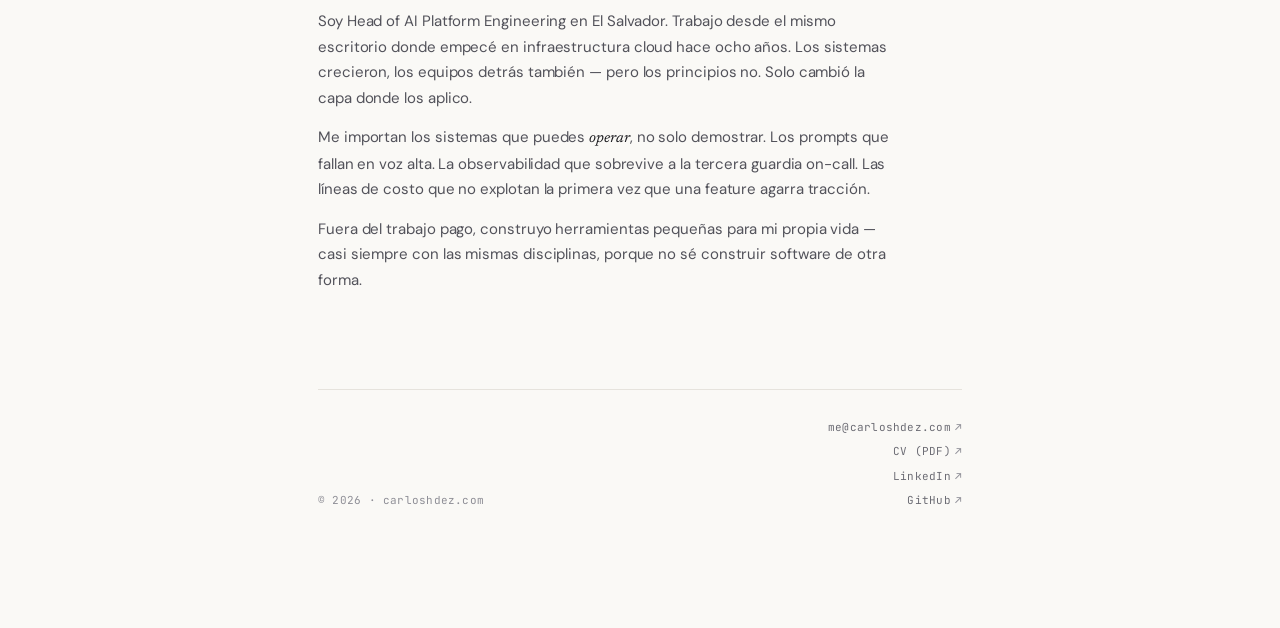
==== commit 14e8d44a: "feat(brand): rebrand title from Senior AI Platform Engineer to Head of A - Update meta tags, structu" ====
--- a/index.es.html
+++ b/index.es.html
@@ -6,7 +6,7 @@
 <meta name="color-scheme" content="light dark">
 <meta name="theme-color" content="#faf9f6" media="(prefers-color-scheme: light)">
 <meta name="theme-color" content="#0c0c0e" media="(prefers-color-scheme: dark)">
-<title>Carlos Hernández — Senior AI Platform Engineer</title>
+<title>Carlos Hernández — Head of AI Platform Engineering</title>
 
 <!-- Iconos. favicon.svg lleva sus propias variantes clara y oscura; el .ico es
      el fallback para navegadores que ignoran SVG. Regenerar: tools/brand/build.sh -->
@@ -14,13 +14,13 @@
 <link rel="icon" href="/favicon.svg" type="image/svg+xml">
 <link rel="apple-touch-icon" href="/apple-touch-icon.png">
 <link rel="manifest" href="/site.webmanifest">
-<meta name="description" content="Senior AI Platform Engineer en San Salvador. Construyo las plataformas sobre las que corren sistemas LLM en producción — RAG multi-tenant, runtimes de agentes, evals y la infraestructura de entrega que va debajo.">
+<meta name="description" content="Head of AI Platform Engineering en San Salvador. Construyo las plataformas sobre las que corren sistemas LLM en producción — RAG multi-tenant, runtimes de agentes, evals y la infraestructura de entrega que va debajo.">
 <link rel="canonical" href="https://carloshdez.com/index.es.html">
 <link rel="alternate" hreflang="en" href="https://carloshdez.com/">
 <link rel="alternate" hreflang="es" href="https://carloshdez.com/index.es.html">
 <link rel="alternate" hreflang="x-default" href="https://carloshdez.com/">
 <meta property="og:type" content="website">
-<meta property="og:title" content="Carlos Hernández — Senior AI Platform Engineer">
+<meta property="og:title" content="Carlos Hernández — Head of AI Platform Engineering">
 <meta property="og:description" content="Construyo las plataformas sobre las que corren sistemas LLM en producción — RAG multi-tenant, runtimes de agentes, evals y la infraestructura de entrega que va debajo.">
 <meta property="og:url" content="https://carloshdez.com/index.es.html">
 <meta property="og:site_name" content="Carlos Hernández">
@@ -28,12 +28,12 @@
 <meta property="og:image:type" content="image/png">
 <meta property="og:image:width" content="1200">
 <meta property="og:image:height" content="630">
-<meta property="og:image:alt" content="Carlos Hernández — Senior AI Platform Engineer. Construyo las plataformas sobre las que corren sistemas LLM: observables, versionadas, costeadas, borrables.">
+<meta property="og:image:alt" content="Carlos Hernández — Head of AI Platform Engineering. Construyo las plataformas sobre las que corren sistemas LLM: observables, versionadas, costeadas, borrables.">
 <meta property="og:locale" content="es_ES">
 <meta property="og:locale:alternate" content="en_US">
 <meta name="twitter:card" content="summary_large_image">
 <meta name="twitter:image" content="https://carloshdez.com/og-card.es.png">
-<meta name="twitter:image:alt" content="Carlos Hernández — Senior AI Platform Engineer. Construyo las plataformas sobre las que corren sistemas LLM: observables, versionadas, costeadas, borrables.">
+<meta name="twitter:image:alt" content="Carlos Hernández — Head of AI Platform Engineering. Construyo las plataformas sobre las que corren sistemas LLM: observables, versionadas, costeadas, borrables.">
 <script type="application/ld+json">
 {
   "@context": "https://schema.org",
@@ -43,7 +43,7 @@
   "url": "https://carloshdez.com/index.es.html",
   "image": "https://carloshdez.com/img/carlos.png",
   "email": "me@carloshdez.com",
-  "jobTitle": "Senior AI Platform Engineer",
+  "jobTitle": "Head of AI Platform Engineering",
   "description": "Ingeniero de plataforma que construye sistemas LLM en producción: RAG multi-tenant, runtimes de agentes, arneses de evaluación y la infraestructura de entrega que va debajo.",
   "address": {
     "@type": "PostalAddress",
@@ -731,7 +731,7 @@
   <header class="masthead">
     <div>
       <h1 class="masthead-name">Carlos <em>Hernández</em></h1>
-      <div class="masthead-meta">Senior AI Platform Engineer · San Salvador</div>
+      <div class="masthead-meta">Head of AI Platform Engineering · San Salvador</div>
     </div>
     <div class="masthead-right">
       <!-- Badge de disponibilidad quitado a propósito: el trabajo hace el posicionamiento.
@@ -956,7 +956,7 @@
     </div>
     <div class="about-text">
       <p>
-        Soy Senior AI Platform Engineer en El Salvador. Trabajo desde el mismo escritorio donde empecé en infraestructura cloud hace ocho años. Los sistemas crecieron, los equipos detrás también — pero los principios no. Solo cambió la capa donde los aplico.
+        Soy Head of AI Platform Engineering en El Salvador. Trabajo desde el mismo escritorio donde empecé en infraestructura cloud hace ocho años. Los sistemas crecieron, los equipos detrás también — pero los principios no. Solo cambió la capa donde los aplico.
       </p>
       <p>
         Me importan los sistemas que puedes <em>operar</em>, no solo demostrar. Los prompts que fallan en voz alta. La observabilidad que sobrevive a la tercera guardia on-call. Las líneas de costo que no explotan la primera vez que una feature agarra tracción.
